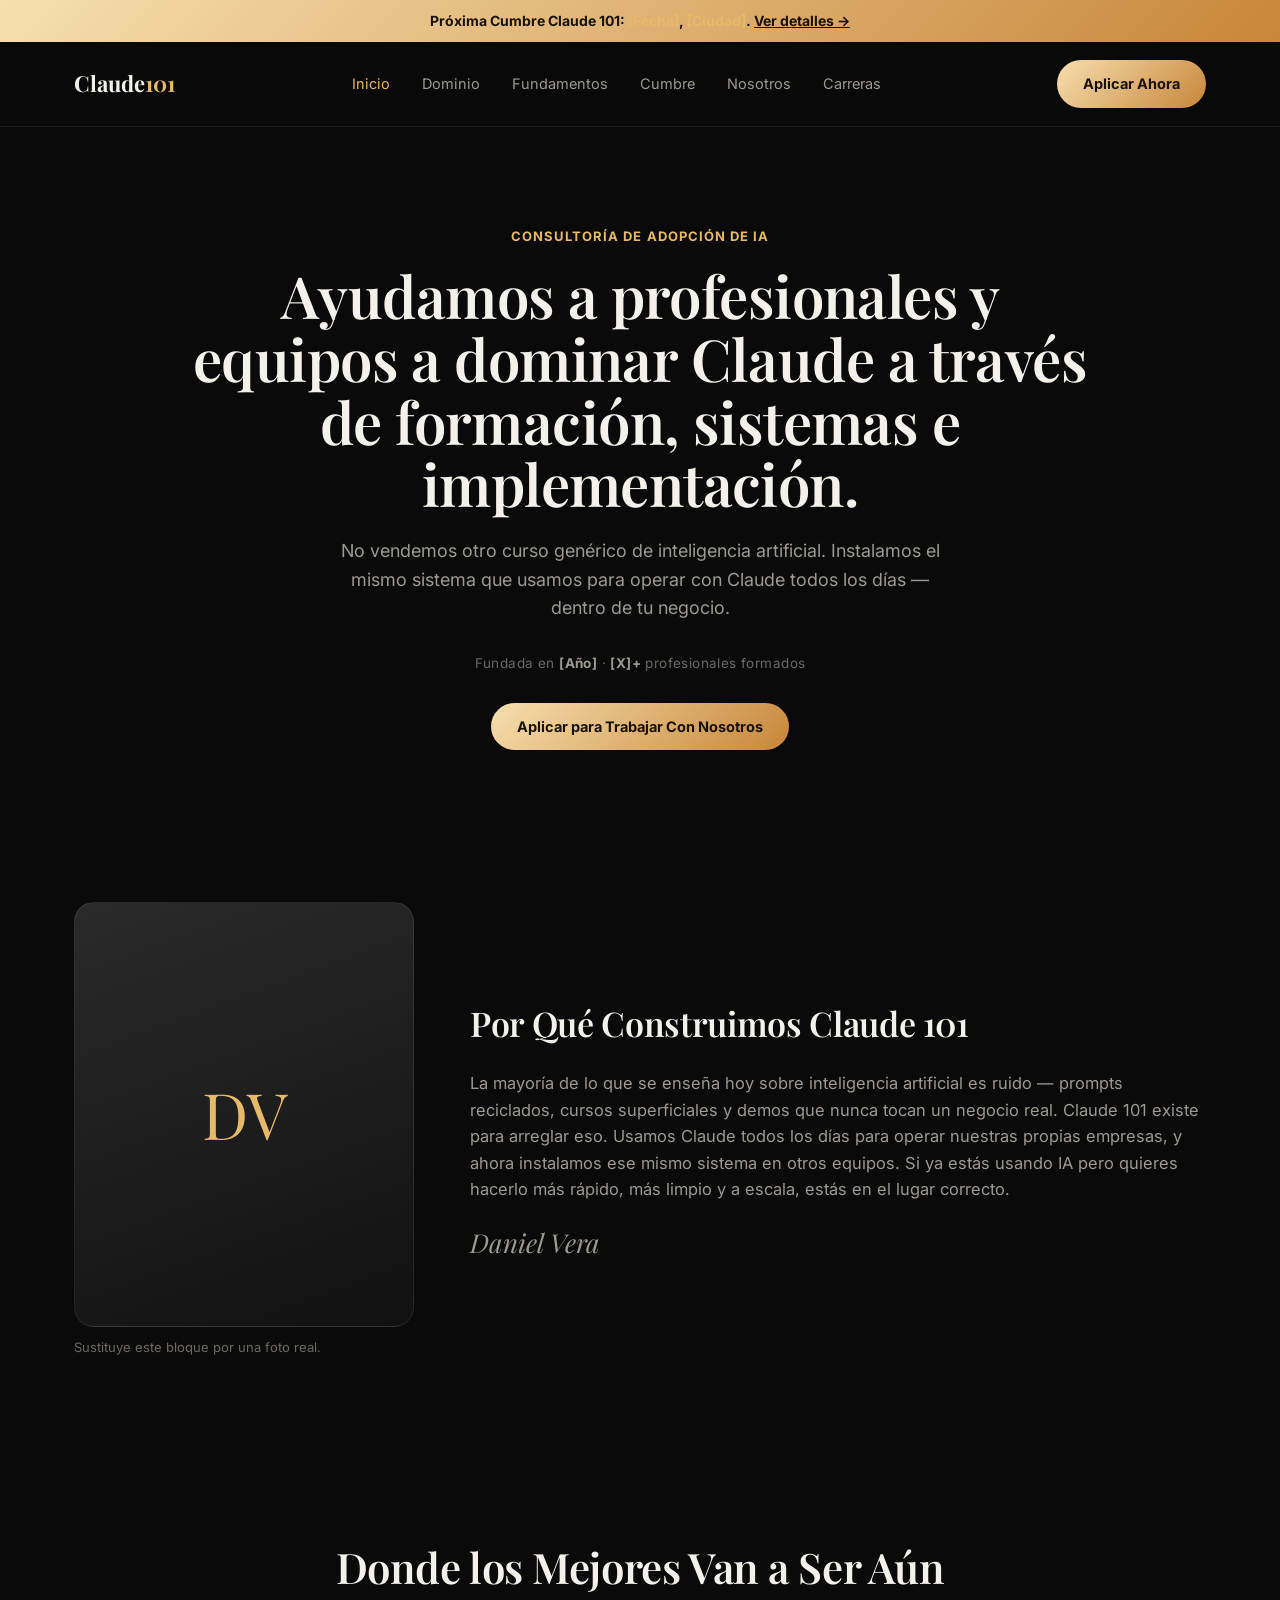
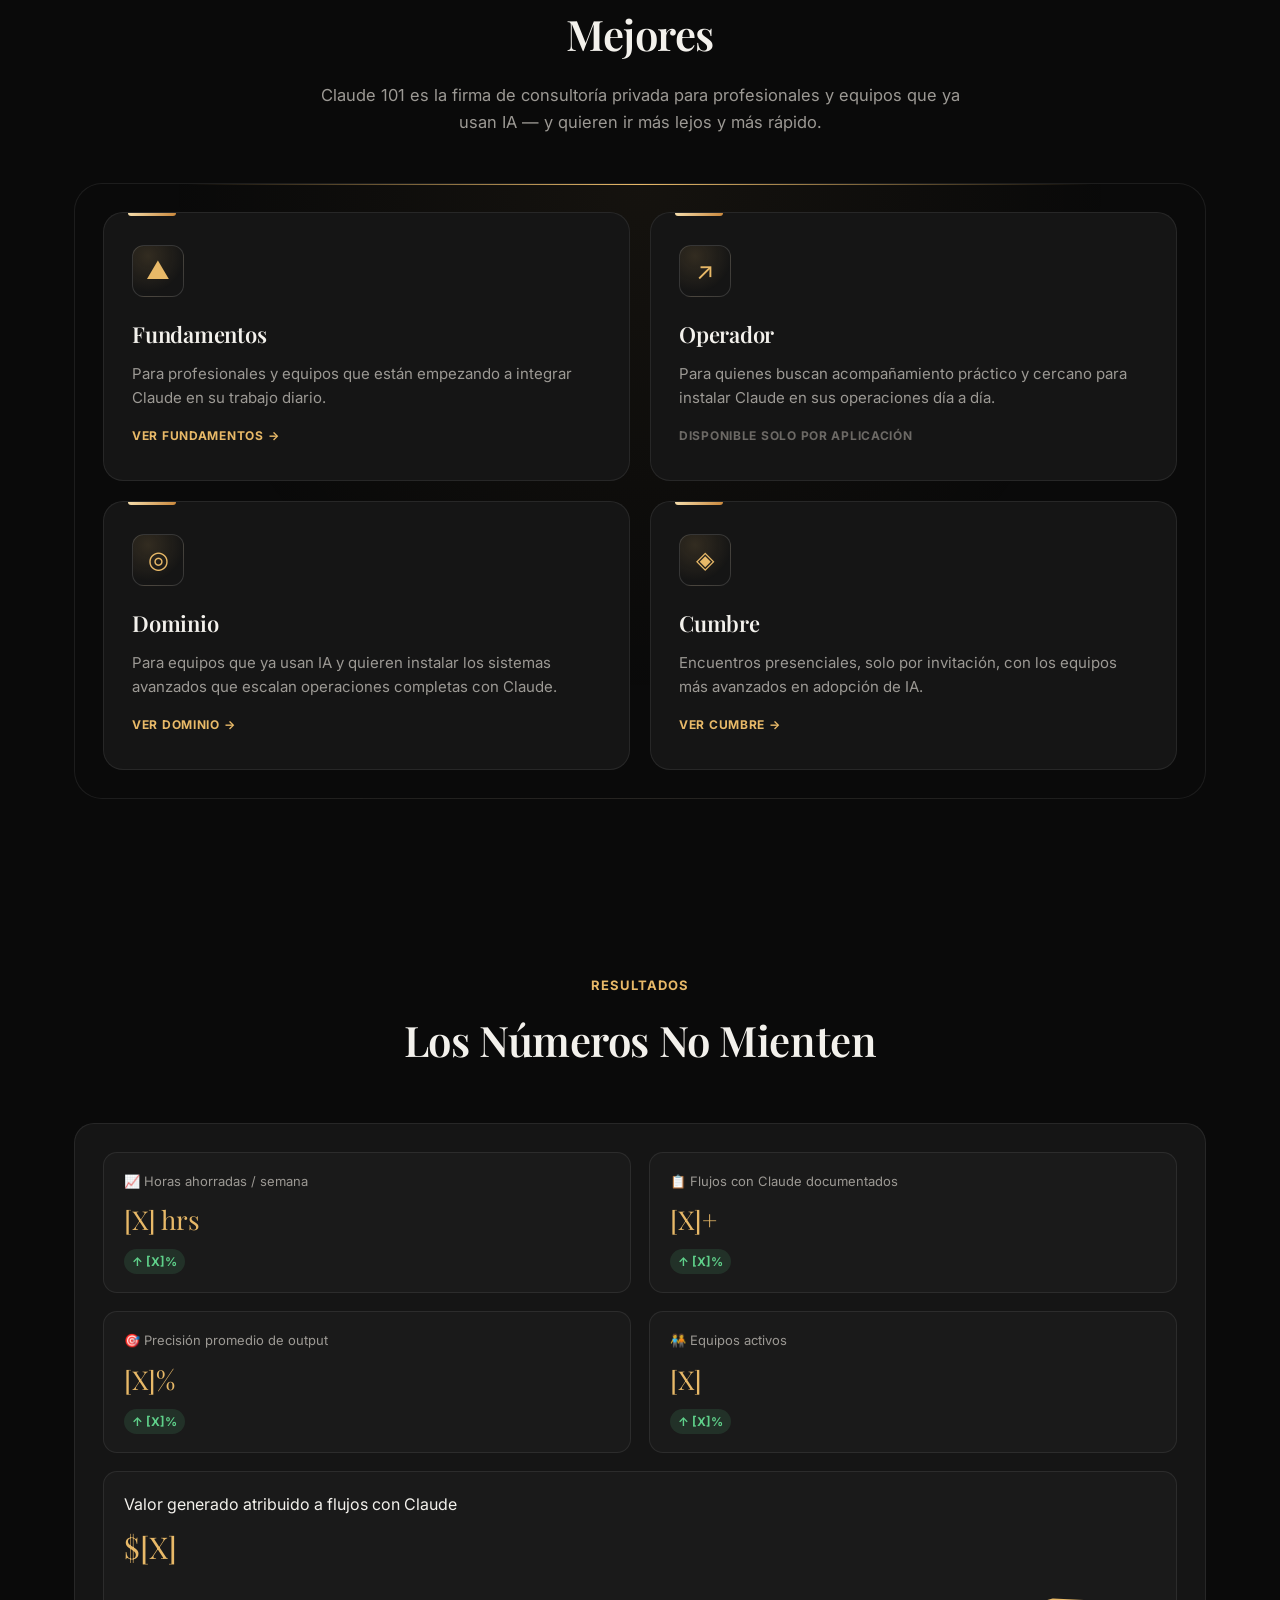
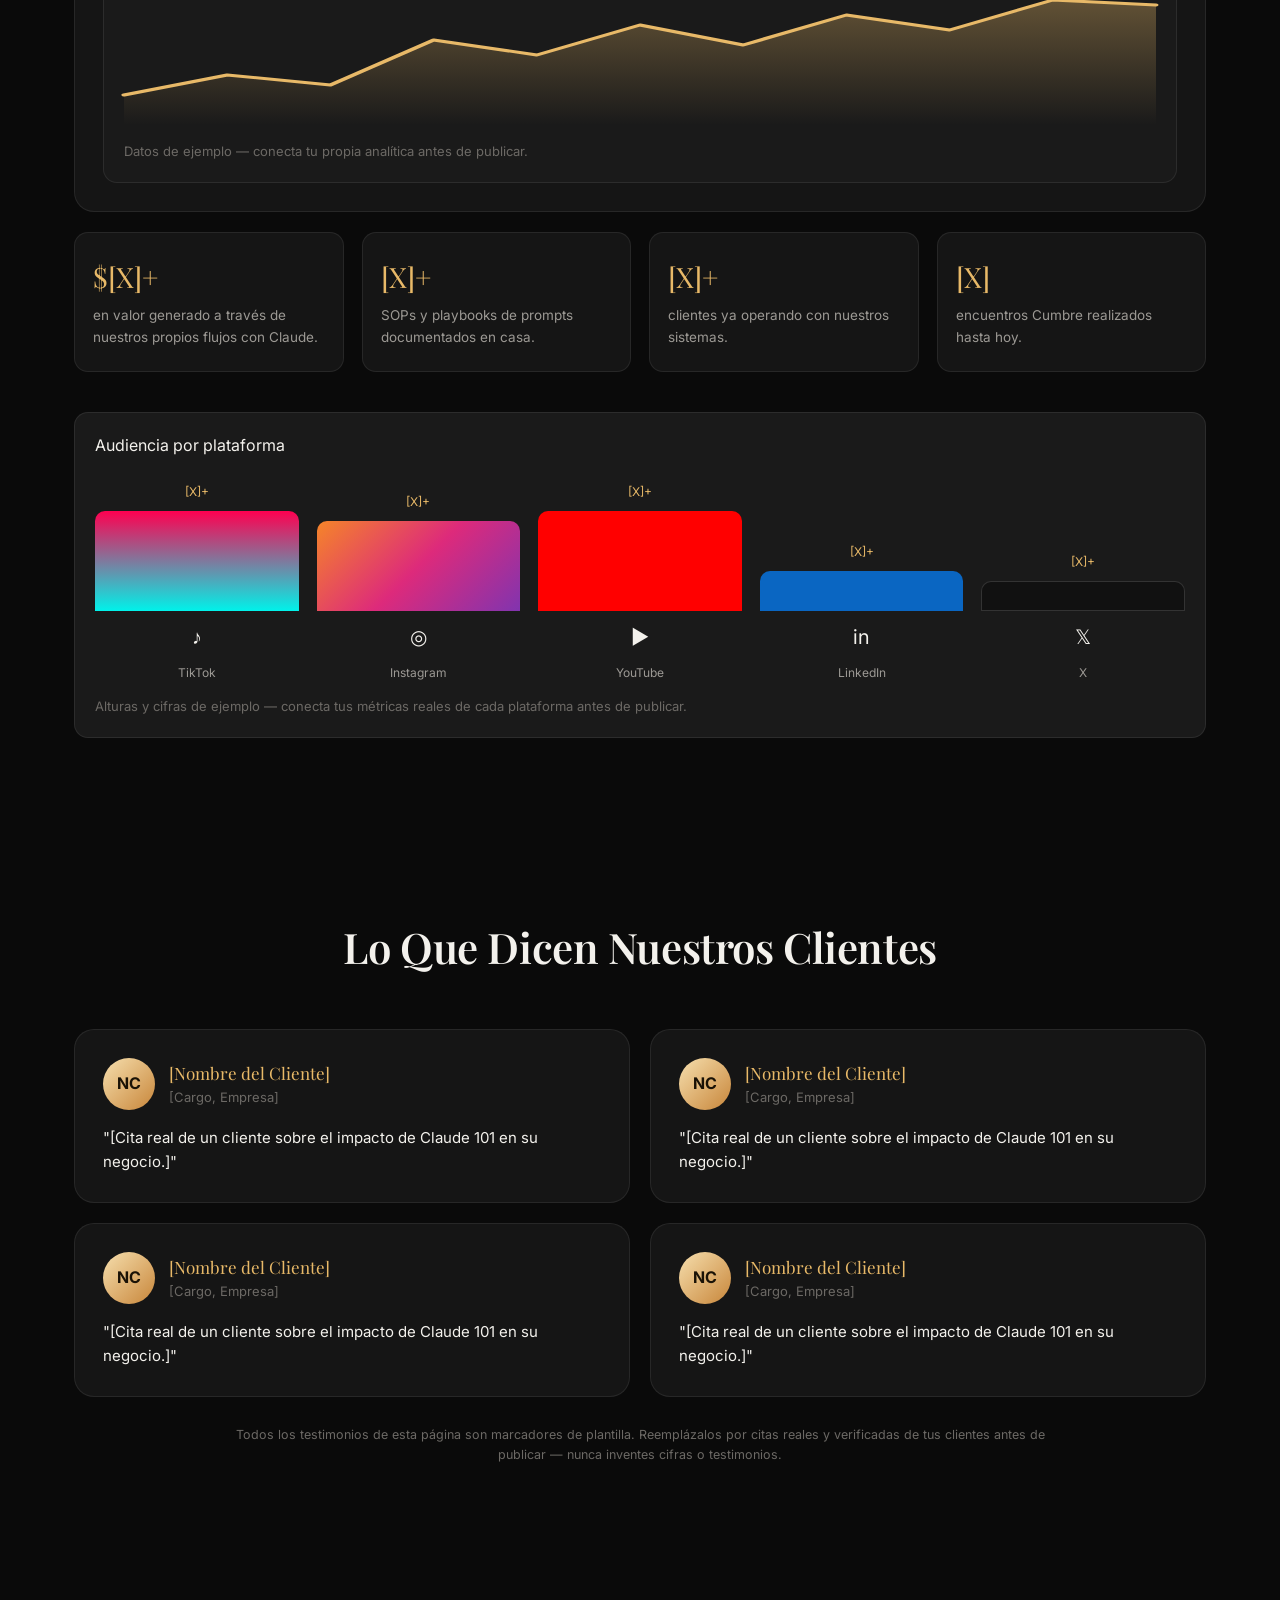
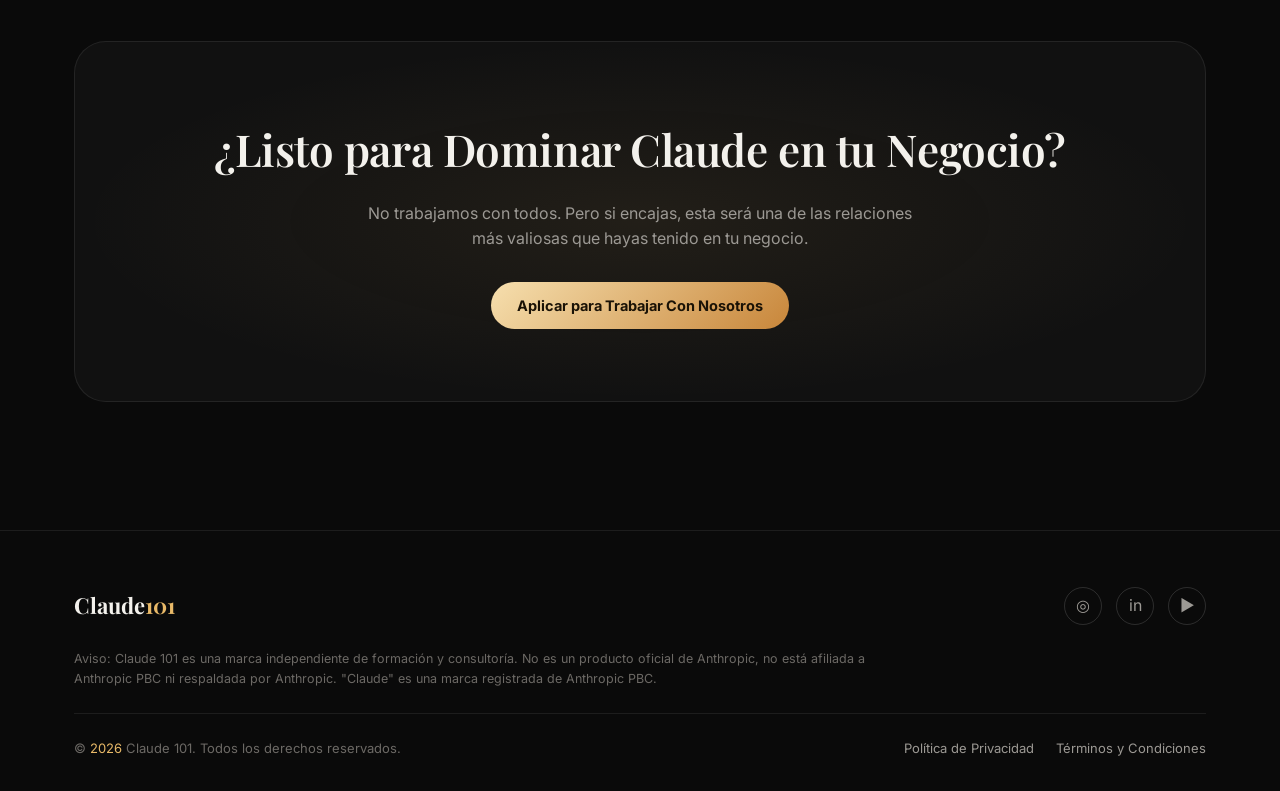
==== index.html @ bf94d046 "Initial commit: Claude 101 website Co-Authored-By: Claude Opus 4.8 <noreply@anthropic.com>" ====
<!DOCTYPE html>
<html lang="es">
<head>
<meta charset="UTF-8">
<meta name="viewport" content="width=device-width, initial-scale=1.0">
<title>Claude 101 — Consultoría de Adopción de IA</title>
<meta name="description" content="Claude 101 ayuda a profesionales y equipos a dominar Claude a través de formación, sistemas e implementación.">
<link rel="stylesheet" href="styles.css">
</head>
<body>

<div class="announce">
  Próxima Cumbre Claude 101: <span class="placeholder-flag">[Fecha]</span>, <span class="placeholder-flag">[Ciudad]</span>. <a href="cumbre.html">Ver detalles →</a>
</div>

<header class="nav">
  <div class="nav-inner">
    <a href="index.html" class="logo">Claude<span class="dot">101</span></a>
    <nav>
      <ul class="nav-links">
        <li><a href="index.html" class="active">Inicio</a></li>
        <li><a href="dominio.html">Dominio</a></li>
        <li><a href="fundamentos.html">Fundamentos</a></li>
        <li><a href="cumbre.html">Cumbre</a></li>
        <li><a href="nosotros.html">Nosotros</a></li>
        <li><a href="carreras.html">Carreras</a></li>
      </ul>
    </nav>
    <div style="display:flex;align-items:center;gap:14px;">
      <a href="aplicar.html" class="btn-pill">Aplicar Ahora</a>
      <button class="mobile-toggle" aria-label="Abrir menú">☰</button>
    </div>
  </div>
</header>

<!-- ============ HERO ============ -->
<section class="hero">
  <div class="container">
    <span class="eyebrow reveal">Consultoría de Adopción de IA</span>
    <h1 class="reveal">Ayudamos a profesionales y equipos a dominar Claude a través de formación, sistemas e implementación.</h1>
    <p class="sub reveal">No vendemos otro curso genérico de inteligencia artificial. Instalamos el mismo sistema que usamos para operar con Claude todos los días — dentro de tu negocio.</p>
    <p class="trust-line reveal">Fundada en <strong class="placeholder-flag">[Año]</strong> · <strong class="placeholder-flag">[X]+</strong> profesionales formados</p>
    <a href="aplicar.html" class="btn-pill reveal">Aplicar para Trabajar Con Nosotros</a>
  </div>
</section>

<!-- ============ POR QUÉ LO CONSTRUIMOS ============ -->
<section>
  <div class="container founder-block">
    <div class="reveal">
      <div class="founder-photo">DV</div>
      <p class="small-note" style="margin-top:10px;">Sustituye este bloque por una foto real.</p>
    </div>
    <div class="reveal">
      <h2 style="font-size:34px;margin-bottom:20px;">Por Qué Construimos Claude 101</h2>
      <p style="color:var(--text-muted);font-size:16.5px;">La mayoría de lo que se enseña hoy sobre inteligencia artificial es ruido — prompts reciclados, cursos superficiales y demos que nunca tocan un negocio real. Claude 101 existe para arreglar eso. Usamos Claude todos los días para operar nuestras propias empresas, y ahora instalamos ese mismo sistema en otros equipos. Si ya estás usando IA pero quieres hacerlo más rápido, más limpio y a escala, estás en el lugar correcto.</p>
      <p class="signature">Daniel Vera</p>
    </div>
  </div>
</section>

<!-- ============ GRID DE PRODUCTOS ============ -->
<section>
  <div class="container">
    <div class="section-head reveal">
      <h2>Donde los Mejores Van a Ser Aún Mejores</h2>
      <p>Claude 101 es la firma de consultoría privada para profesionales y equipos que ya usan IA — y quieren ir más lejos y más rápido.</p>
    </div>
    <div class="card-grid reveal">
      <div class="tier-card">
        <div class="tier-icon">▲</div>
        <h3>Fundamentos</h3>
        <p>Para profesionales y equipos que están empezando a integrar Claude en su trabajo diario.</p>
        <a href="fundamentos.html" class="tag">Ver Fundamentos →</a>
      </div>
      <div class="tier-card">
        <div class="tier-icon">↗</div>
        <h3>Operador</h3>
        <p>Para quienes buscan acompañamiento práctico y cercano para instalar Claude en sus operaciones día a día.</p>
        <span class="tag" style="color:var(--text-faint);">Disponible solo por aplicación</span>
      </div>
      <div class="tier-card">
        <div class="tier-icon">◎</div>
        <h3>Dominio</h3>
        <p>Para equipos que ya usan IA y quieren instalar los sistemas avanzados que escalan operaciones completas con Claude.</p>
        <a href="dominio.html" class="tag">Ver Dominio →</a>
      </div>
      <div class="tier-card">
        <div class="tier-icon">◈</div>
        <h3>Cumbre</h3>
        <p>Encuentros presenciales, solo por invitación, con los equipos más avanzados en adopción de IA.</p>
        <a href="cumbre.html" class="tag">Ver Cumbre →</a>
      </div>
    </div>
  </div>
</section>

<!-- ============ DASHBOARD DE MÉTRICAS (mock) ============ -->
<section>
  <div class="container">
    <div class="section-head reveal">
      <span class="kicker">Resultados</span>
      <h2>Los Números No Mienten</h2>
    </div>

    <div class="dash-wrap reveal">
      <div class="stat-tile">
        <span class="label">📈 Horas ahorradas / semana</span>
        <span class="value placeholder-flag">[X] hrs</span>
        <span class="delta">↑ [X]%</span>
      </div>
      <div class="stat-tile">
        <span class="label">📋 Flujos con Claude documentados</span>
        <span class="value placeholder-flag">[X]+</span>
        <span class="delta">↑ [X]%</span>
      </div>
      <div class="stat-tile">
        <span class="label">🎯 Precisión promedio de output</span>
        <span class="value placeholder-flag">[X]%</span>
        <span class="delta">↑ [X]%</span>
      </div>
      <div class="stat-tile">
        <span class="label">🧑‍🤝‍🧑 Equipos activos</span>
        <span class="value placeholder-flag">[X]</span>
        <span class="delta">↑ [X]%</span>
      </div>

      <div class="chart-card">
        <span class="label" style="margin-bottom:6px;display:block;">Valor generado atribuido a flujos con Claude</span>
        <span class="value placeholder-flag">$[X]</span>
        <svg viewBox="0 0 600 140" width="100%" height="140" style="margin-top:14px;overflow:visible;" preserveAspectRatio="none" role="img" aria-label="Gráfico de tendencia ejemplo">
          <defs>
            <linearGradient id="lineFill" x1="0" y1="0" x2="0" y2="1">
              <stop offset="0%" stop-color="#e8b968" stop-opacity="0.35"/>
              <stop offset="100%" stop-color="#e8b968" stop-opacity="0"/>
            </linearGradient>
          </defs>
          <polyline points="0,110 60,90 120,100 180,55 240,70 300,40 360,60 420,30 480,45 540,15 600,20"
            fill="none" stroke="#e8b968" stroke-width="3" stroke-linecap="round" stroke-linejoin="round"/>
          <polygon points="0,110 60,90 120,100 180,55 240,70 300,40 360,60 420,30 480,45 540,15 600,20 600,140 0,140"
            fill="url(#lineFill)"/>
        </svg>
        <p class="small-note" style="margin-top:8px;">Datos de ejemplo — conecta tu propia analítica antes de publicar.</p>
      </div>
    </div>

    <div class="stat-band reveal">
      <div class="stat-mini"><div class="num placeholder-flag">$[X]+</div><div class="desc">en valor generado a través de nuestros propios flujos con Claude.</div></div>
      <div class="stat-mini"><div class="num placeholder-flag">[X]+</div><div class="desc">SOPs y playbooks de prompts documentados en casa.</div></div>
      <div class="stat-mini"><div class="num placeholder-flag">[X]+</div><div class="desc">clientes ya operando con nuestros sistemas.</div></div>
      <div class="stat-mini"><div class="num placeholder-flag">[X]</div><div class="desc">encuentros Cumbre realizados hasta hoy.</div></div>
    </div>

    <div class="chart-card reveal mt-40">
      <span class="label" style="margin-bottom:4px;display:block;">Audiencia por plataforma</span>
      <div class="platform-bars">
        <div class="pbar">
          <span class="placeholder-flag" style="font-size:12px;">[X]+</span>
          <div class="bar" style="height:70%;background:linear-gradient(180deg,#ff0050,#00f2ea);"></div>
          <span class="icon">♪</span>
          <span class="name">TikTok</span>
        </div>
        <div class="pbar">
          <span class="placeholder-flag" style="font-size:12px;">[X]+</span>
          <div class="bar" style="height:45%;background:linear-gradient(135deg,#f58529,#dd2a7b,#8134af);"></div>
          <span class="icon">◎</span>
          <span class="name">Instagram</span>
        </div>
        <div class="pbar">
          <span class="placeholder-flag" style="font-size:12px;">[X]+</span>
          <div class="bar" style="height:90%;background:#ff0000;"></div>
          <span class="icon">▶</span>
          <span class="name">YouTube</span>
        </div>
        <div class="pbar">
          <span class="placeholder-flag" style="font-size:12px;">[X]+</span>
          <div class="bar" style="height:20%;background:#0a66c2;"></div>
          <span class="icon">in</span>
          <span class="name">LinkedIn</span>
        </div>
        <div class="pbar">
          <span class="placeholder-flag" style="font-size:12px;">[X]+</span>
          <div class="bar" style="height:15%;background:#111;border:1px solid var(--border-strong);"></div>
          <span class="icon">𝕏</span>
          <span class="name">X</span>
        </div>
      </div>
      <p class="small-note" style="margin-top:14px;">Alturas y cifras de ejemplo — conecta tus métricas reales de cada plataforma antes de publicar.</p>
    </div>
  </div>
</section>

<!-- ============ TESTIMONIOS ============ -->
<section>
  <div class="container">
    <div class="section-head reveal">
      <h2>Lo Que Dicen Nuestros Clientes</h2>
    </div>
    <div class="testi-grid reveal">
      <div class="testi-card">
        <div class="testi-head">
          <div class="avatar">NC</div>
          <div><div class="name">[Nombre del Cliente]</div><div class="role">[Cargo, Empresa]</div></div>
        </div>
        <blockquote>"[Cita real de un cliente sobre el impacto de Claude 101 en su negocio.]"</blockquote>
      </div>
      <div class="testi-card">
        <div class="testi-head">
          <div class="avatar">NC</div>
          <div><div class="name">[Nombre del Cliente]</div><div class="role">[Cargo, Empresa]</div></div>
        </div>
        <blockquote>"[Cita real de un cliente sobre el impacto de Claude 101 en su negocio.]"</blockquote>
      </div>
      <div class="testi-card">
        <div class="testi-head">
          <div class="avatar">NC</div>
          <div><div class="name">[Nombre del Cliente]</div><div class="role">[Cargo, Empresa]</div></div>
        </div>
        <blockquote>"[Cita real de un cliente sobre el impacto de Claude 101 en su negocio.]"</blockquote>
      </div>
      <div class="testi-card">
        <div class="testi-head">
          <div class="avatar">NC</div>
          <div><div class="name">[Nombre del Cliente]</div><div class="role">[Cargo, Empresa]</div></div>
        </div>
        <blockquote>"[Cita real de un cliente sobre el impacto de Claude 101 en su negocio.]"</blockquote>
      </div>
    </div>
    <p class="disclaimer">Todos los testimonios de esta página son marcadores de plantilla. Reemplázalos por citas reales y verificadas de tus clientes antes de publicar — nunca inventes cifras o testimonios.</p>
  </div>
</section>

<!-- ============ CTA FINAL ============ -->
<section>
  <div class="container">
    <div class="cta-band reveal">
      <h2>¿Listo para Dominar Claude en tu Negocio?</h2>
      <p>No trabajamos con todos. Pero si encajas, esta será una de las relaciones más valiosas que hayas tenido en tu negocio.</p>
      <a href="aplicar.html" class="btn-pill">Aplicar para Trabajar Con Nosotros</a>
    </div>
  </div>
</section>

<footer>
  <div class="container">
    <div class="footer-top">
      <a href="index.html" class="logo">Claude<span class="dot">101</span></a>
      <div class="social-icons">
        <a href="#" aria-label="Instagram">◎</a>
        <a href="#" aria-label="LinkedIn">in</a>
        <a href="#" aria-label="YouTube">▶</a>
      </div>
    </div>
    <p class="footer-disclaimer">Aviso: Claude 101 es una marca independiente de formación y consultoría. No es un producto oficial de Anthropic, no está afiliada a Anthropic PBC ni respaldada por Anthropic. "Claude" es una marca registrada de Anthropic PBC.</p>
    <div class="footer-bottom">
      <span>© <span class="placeholder-flag">2026</span> Claude 101. Todos los derechos reservados.</span>
      <div>
        <a href="#">Política de Privacidad</a>
        <a href="#">Términos y Condiciones</a>
      </div>
    </div>
  </div>
</footer>

<script src="script.js"></script>
</body>
</html>
---- styles.css ----
/* ==========================================================================
   Claude 101 — Design System
   Clonado de la arquitectura visual de consulting.com (ver auditoría).
   Tokens en :root — cambia SOLO aquí para retemar todo el sitio.
   ========================================================================== */

@import url('https://fonts.googleapis.com/css2?family=Playfair+Display:ital,wght@0,500;0,600;0,700;1,500&family=Inter:wght@400;500;600;700&display=swap');

:root{
  --bg:#0a0a0a;
  --bg-elevated:#111111;
  --card:#151515;
  --card-2:#1a1a1a;
  --border:rgba(255,255,255,0.08);
  --border-strong:rgba(255,255,255,0.14);
  --text:#f3f1ec;
  --text-muted:#9c9994;
  --text-faint:#6c6965;
  --gold-1:#c8863a;
  --gold-2:#e8b968;
  --gold-3:#f6dfae;
  --gold-grad:linear-gradient(135deg, var(--gold-3), var(--gold-1));
  --good:#5fd08a;
  --radius-lg:20px;
  --radius-md:14px;
  --radius-pill:999px;
  --maxw:1180px;
  --serif:'Playfair Display', Georgia, 'Times New Roman', serif;
  --sans:'Inter', -apple-system, BlinkMacSystemFont, 'Segoe UI', sans-serif;
}

*{box-sizing:border-box;}
html{scroll-behavior:smooth;}
body{
  margin:0;
  background:var(--bg);
  color:var(--text);
  font-family:var(--sans);
  line-height:1.6;
  -webkit-font-smoothing:antialiased;
}
img{max-width:100%;display:block;}
a{color:inherit;text-decoration:none;}
.container{max-width:var(--maxw);margin:0 auto;padding:0 24px;}

h1,h2,h3,h4{font-family:var(--serif);font-weight:600;letter-spacing:-0.01em;margin:0;}
p{margin:0;}

/* ---------- Announcement bar ---------- */
.announce{
  background:var(--gold-grad);
  color:#1a1206;
  text-align:center;
  font-weight:700;
  font-size:14px;
  padding:10px 16px;
}
.announce a{text-decoration:underline;}

/* ---------- Nav ---------- */
header.nav{
  position:sticky;top:0;z-index:50;
  background:rgba(10,10,10,0.92);
  backdrop-filter:blur(8px);
  border-bottom:1px solid var(--border);
}
.nav-inner{
  display:flex;align-items:center;justify-content:space-between;
  padding:18px 24px;max-width:var(--maxw);margin:0 auto;
}
.logo{font-family:var(--serif);font-size:22px;font-weight:700;color:var(--text);}
.logo .dot{color:var(--gold-2);}
.nav-links{display:flex;gap:32px;list-style:none;margin:0;padding:0;}
.nav-links a{font-size:14.5px;color:var(--text-muted);transition:color .2s;}
.nav-links a:hover,.nav-links a.active{color:var(--gold-2);}
.btn-pill{
  display:inline-block;
  background:var(--gold-grad);
  color:#1a1206;
  font-weight:700;
  font-size:14.5px;
  padding:12px 26px;
  border-radius:var(--radius-pill);
  border:none;
  cursor:pointer;
  transition:transform .18s ease, box-shadow .18s ease;
}
.btn-pill:hover{transform:translateY(-1px);box-shadow:0 10px 24px -8px rgba(232,185,104,0.5);}
.btn-ghost{
  display:inline-block;
  border:1px solid var(--border-strong);
  color:var(--text);
  font-weight:600;
  font-size:14.5px;
  padding:11px 24px;
  border-radius:var(--radius-pill);
  background:transparent;
}
.mobile-toggle{display:none;background:none;border:none;color:var(--text);font-size:22px;}

/* ---------- Reveal-on-scroll ---------- */
.reveal{opacity:0;transform:translateY(18px);transition:opacity .6s ease, transform .6s ease;}
.reveal.is-visible{opacity:1;transform:translateY(0);}
@media (prefers-reduced-motion: reduce){
  .reveal{opacity:1;transform:none;transition:none;}
}

/* ---------- Hero ---------- */
.hero{padding:96px 0 64px;text-align:center;}
.eyebrow{
  display:inline-block;color:var(--gold-2);font-size:13px;font-weight:700;
  letter-spacing:.08em;text-transform:uppercase;margin-bottom:18px;
}
.hero h1{font-size:clamp(34px,5vw,58px);line-height:1.08;max-width:900px;margin:0 auto 22px;}
.hero p.sub{font-size:18px;color:var(--text-muted);max-width:620px;margin:0 auto 30px;}
.trust-line{font-size:13.5px;color:var(--text-faint);letter-spacing:.03em;margin-bottom:28px;}
.trust-line strong{color:var(--text-muted);}

/* ---------- Sections ---------- */
section{padding:88px 0;}
.section-head{text-align:center;max-width:680px;margin:0 auto 48px;}
.section-head h2{font-size:clamp(28px,3.6vw,42px);margin-bottom:14px;}
.section-head p{color:var(--text-muted);font-size:16.5px;}
.kicker{color:var(--gold-2);font-size:13px;font-weight:700;text-transform:uppercase;letter-spacing:.08em;display:block;margin-bottom:12px;}

/* ---------- Founder block ---------- */
.founder-block{display:grid;grid-template-columns:340px 1fr;gap:56px;align-items:center;}
.founder-photo{
  aspect-ratio:4/5;border-radius:var(--radius-lg);
  background:linear-gradient(160deg,#2a2a2a,#111);
  display:flex;align-items:center;justify-content:center;
  border:1px solid var(--border);
  font-family:var(--serif);font-size:64px;color:var(--gold-2);
}
.signature{font-family:'Playfair Display';font-style:italic;color:var(--text-muted);font-size:26px;margin-top:20px;}

/* ---------- Product grid ---------- */
.card-grid{
  display:grid;grid-template-columns:repeat(2,1fr);gap:20px;
  border:1px solid var(--border);border-radius:28px;padding:28px;
  background:radial-gradient(ellipse at top, rgba(232,185,104,0.05), transparent 60%);
  position:relative;overflow:hidden;
}
.card-grid::before{
  content:"";position:absolute;top:0;left:10%;right:10%;height:1px;
  background:linear-gradient(90deg,transparent,var(--gold-2),transparent);
}
.tier-card{
  background:var(--card);border:1px solid var(--border);border-radius:var(--radius-lg);
  padding:32px 28px;position:relative;overflow:hidden;
}
.tier-card::before{
  content:"";position:absolute;top:0;left:24px;width:48px;height:3px;
  background:var(--gold-grad);border-radius:0 0 4px 4px;
}
.tier-icon{
  width:52px;height:52px;border-radius:12px;
  border:1px solid var(--border-strong);
  display:flex;align-items:center;justify-content:center;
  color:var(--gold-2);font-size:24px;margin-bottom:20px;
  background:radial-gradient(circle at 30% 20%, rgba(232,185,104,0.14), transparent 70%);
}
.tier-card h3{font-size:22px;margin-bottom:10px;}
.tier-card p{color:var(--text-muted);font-size:15px;}
.tier-card .tag{
  display:inline-block;margin-top:16px;font-size:12px;font-weight:700;
  color:var(--gold-2);text-transform:uppercase;letter-spacing:.06em;
}

/* ---------- Stat dashboard mock ---------- */
.dash-wrap{
  border:1px solid var(--border);border-radius:var(--radius-lg);
  background:var(--card);padding:28px;display:grid;grid-template-columns:1fr 1fr;gap:18px;
}
.stat-tile{
  background:var(--card-2);border:1px solid var(--border);border-radius:var(--radius-md);
  padding:18px 20px;display:flex;flex-direction:column;gap:8px;
}
.stat-tile .label{font-size:13px;color:var(--text-muted);display:flex;align-items:center;gap:8px;}
.stat-tile .value{font-family:var(--serif);font-size:26px;}
.stat-tile .delta{
  display:inline-flex;align-items:center;gap:4px;font-size:12px;font-weight:700;
  color:var(--good);background:rgba(95,208,138,0.12);padding:3px 8px;border-radius:var(--radius-pill);
  width:fit-content;
}
.chart-card{
  grid-column:1 / -1;background:var(--card-2);border:1px solid var(--border);
  border-radius:var(--radius-md);padding:20px;
}
.chart-card .value{font-family:var(--serif);font-size:30px;}

.stat-band{
  display:grid;grid-template-columns:repeat(4,1fr);gap:18px;margin-top:20px;
}
.stat-mini{
  border:1px solid var(--border);border-radius:var(--radius-md);padding:22px 18px;background:var(--card);
}
.stat-mini .num{font-family:var(--serif);font-size:28px;color:var(--gold-2);}
.stat-mini .desc{font-size:13.5px;color:var(--text-muted);margin-top:6px;}

.platform-bars{display:flex;align-items:end;gap:18px;height:220px;padding-top:20px;}
.pbar{flex:1;display:flex;flex-direction:column;align-items:center;justify-content:flex-end;gap:10px;height:100%;}
.pbar .bar{width:100%;border-radius:10px 10px 0 0;position:relative;display:flex;align-items:flex-start;justify-content:center;padding-top:8px;color:#0a0a0a;font-weight:700;font-size:12px;}
.pbar .icon{font-size:20px;}
.pbar .name{font-size:12px;color:var(--text-muted);}

/* ---------- Testimonials ---------- */
.testi-grid{display:grid;grid-template-columns:repeat(2,1fr);gap:20px;}
.testi-card{
  background:var(--card);border:1px solid var(--border);border-radius:var(--radius-lg);padding:28px;
}
.testi-head{display:flex;align-items:center;gap:14px;margin-bottom:16px;}
.avatar{
  width:52px;height:52px;border-radius:50%;background:var(--gold-grad);
  display:flex;align-items:center;justify-content:center;font-weight:700;color:#1a1206;font-size:16px;flex:none;
}
.testi-head .name{color:var(--gold-2);font-family:var(--serif);font-size:17px;}
.testi-head .role{color:var(--text-faint);font-size:13px;}
.testi-card blockquote{margin:0;color:var(--text);font-size:15px;}
.testi-card blockquote b{color:var(--text);}
.disclaimer{color:var(--text-faint);font-size:12.5px;max-width:820px;margin:28px auto 0;text-align:center;line-height:1.6;}

.wall{display:flex;flex-wrap:wrap;gap:12px;}
.wall-card{
  background:var(--card);border:1px solid var(--border);border-radius:var(--radius-md);
  padding:16px 18px;max-width:260px;font-size:13.5px;
}
.wall-card .quote{color:var(--gold-2);font-size:20px;line-height:0;margin-bottom:6px;display:block;}
.wall-card .who{color:var(--text-faint);font-size:12px;margin-top:8px;}

/* ---------- CTA band ---------- */
.cta-band{
  border-radius:32px;padding:72px 40px;text-align:center;
  background:radial-gradient(ellipse at center, rgba(232,185,104,0.08), transparent 70%), var(--bg-elevated);
  border:1px solid var(--border);
}
.cta-band h2{font-size:clamp(28px,4vw,44px);margin-bottom:16px;}
.cta-band p{color:var(--text-muted);max-width:560px;margin:0 auto 30px;}

/* ---------- Footer ---------- */
footer{border-top:1px solid var(--border);padding:56px 0 32px;margin-top:40px;}
.footer-top{display:flex;justify-content:space-between;align-items:center;margin-bottom:24px;}
.social-icons{display:flex;gap:14px;}
.social-icons a{
  width:38px;height:38px;border:1px solid var(--border-strong);border-radius:50%;
  display:flex;align-items:center;justify-content:center;font-size:16px;color:var(--text-muted);
}
.footer-disclaimer{color:var(--text-faint);font-size:12.5px;max-width:820px;line-height:1.6;margin-bottom:24px;}
.footer-bottom{
  display:flex;justify-content:space-between;align-items:center;padding-top:24px;border-top:1px solid var(--border);
  font-size:13px;color:var(--text-faint);
}
.footer-bottom a{margin-left:18px;color:var(--text-muted);}

/* ---------- Generic components reused across pages ---------- */
.badge-status{
  display:inline-block;background:var(--card-2);border:1px solid var(--border-strong);
  color:var(--gold-2);padding:8px 18px;border-radius:var(--radius-pill);font-size:13px;font-weight:600;margin-bottom:24px;
}
.list-check{list-style:none;padding:0;margin:0;display:flex;flex-direction:column;gap:14px;}
.list-check li{display:flex;gap:12px;font-size:15.5px;color:var(--text-muted);}
.list-check li::before{content:"✓";color:var(--gold-2);font-weight:700;flex:none;}

.two-col{display:grid;grid-template-columns:1.1fr 1fr;gap:56px;align-items:start;}

.pillars{display:grid;grid-template-columns:repeat(3,1fr);gap:20px;}
.pillar{background:var(--card);border:1px solid var(--border);border-radius:var(--radius-lg);padding:30px 26px;}
.pillar .num{font-family:var(--serif);color:var(--gold-2);font-size:14px;letter-spacing:.1em;text-transform:uppercase;margin-bottom:14px;display:block;}

.event-card{
  background:var(--card);border:1px solid var(--border);border-radius:var(--radius-lg);
  overflow:hidden;
}
.event-card .thumb{height:170px;background:linear-gradient(150deg,#20180c,#0c0a06);display:flex;align-items:center;justify-content:center;color:var(--gold-2);font-family:var(--serif);font-size:15px;text-align:center;padding:16px;}
.event-card .body{padding:22px;}
.event-card h4{font-size:18px;margin-bottom:8px;}
.event-card p{color:var(--text-muted);font-size:14px;margin-bottom:10px;}
.event-meta{font-size:12.5px;color:var(--text-faint);}

.included-grid{display:grid;grid-template-columns:repeat(3,1fr);gap:20px;}
.included-card{background:var(--card);border:1px solid var(--border);border-radius:var(--radius-lg);padding:26px;}
.included-card .tag-included{font-size:11px;color:var(--good);font-weight:700;letter-spacing:.05em;text-transform:uppercase;margin-bottom:10px;display:block;}
.mini-stats{display:flex;gap:10px;margin-top:16px;flex-wrap:wrap;}
.mini-stats span{background:var(--card-2);border:1px solid var(--border);padding:5px 10px;border-radius:var(--radius-pill);font-size:11.5px;color:var(--text-muted);}

/* ---------- FAQ accordion ---------- */
.faq-item{border-bottom:1px solid var(--border);}
.faq-q{
  width:100%;text-align:left;background:none;border:none;color:var(--text);
  font-family:var(--serif);font-size:18px;padding:22px 0;cursor:pointer;
  display:flex;justify-content:space-between;align-items:center;gap:20px;
}
.faq-q .plus{color:var(--gold-2);font-size:22px;transition:transform .25s;}
.faq-item.open .faq-q .plus{transform:rotate(45deg);}
.faq-a{max-height:0;overflow:hidden;transition:max-height .3s ease;color:var(--text-muted);font-size:15px;}
.faq-a p{padding-bottom:22px;}

/* ---------- Booking calendar mock ---------- */
.calendar{
  background:var(--card);border:1px solid var(--border);border-radius:var(--radius-lg);
  padding:24px;display:grid;grid-template-columns:1fr 260px;gap:0;overflow:hidden;
}
.cal-left{padding-right:24px;border-right:1px solid var(--border);}
.cal-head{display:flex;justify-content:space-between;align-items:center;margin-bottom:18px;}
.cal-head h4{font-size:18px;}
.cal-nav button{background:var(--card-2);border:1px solid var(--border-strong);color:var(--text-muted);width:30px;height:30px;border-radius:8px;cursor:pointer;}
.cal-grid{display:grid;grid-template-columns:repeat(7,1fr);gap:6px;text-align:center;}
.cal-grid .dow{font-size:11px;color:var(--text-faint);padding:6px 0;}
.cal-grid .day{
  padding:10px 0;border-radius:8px;font-size:13.5px;color:var(--text-muted);cursor:pointer;
}
.cal-grid .day.disabled{color:#3a3835;cursor:default;}
.cal-grid .day:not(.disabled):hover{background:var(--card-2);}
.cal-grid .day.selected{background:var(--gold-grad);color:#1a1206;font-weight:700;}
.cal-right{padding-left:24px;}
.slot{
  width:100%;text-align:center;background:var(--card-2);border:1px solid var(--border-strong);
  color:var(--text);padding:11px;border-radius:10px;margin-bottom:10px;cursor:pointer;font-size:14px;font-family:var(--sans);
}
.slot:hover{border-color:var(--gold-2);color:var(--gold-2);}
.slot.selected{background:var(--gold-grad);color:#1a1206;font-weight:700;border-color:transparent;}

/* ---------- Job list ---------- */
.job-row{
  display:flex;justify-content:space-between;align-items:center;
  padding:22px 26px;border:1px solid var(--border);border-radius:var(--radius-md);background:var(--card);margin-bottom:14px;
}
.job-row .dept{font-size:12px;color:var(--gold-2);text-transform:uppercase;letter-spacing:.05em;margin-bottom:6px;display:block;}
.job-tags span{font-size:12px;color:var(--text-faint);margin-left:12px;}

/* ---------- Utility ---------- */
.text-center{text-align:center;}
.mt-40{margin-top:40px;}
.small-note{font-size:13px;color:var(--text-faint);}
.placeholder-flag{color:var(--gold-2);}

/* ---------- Responsive ---------- */
@media (max-width:920px){
  .nav-links{display:none;}
  .mobile-toggle{display:block;}
  .founder-block,.two-col,.card-grid,.testi-grid,.calendar{grid-template-columns:1fr;}
  .cal-left{border-right:none;border-bottom:1px solid var(--border);padding:0 0 20px 0;margin-bottom:20px;}
  .cal-right{padding-left:0;}
  .dash-wrap{grid-template-columns:1fr;}
  .stat-band,.pillars,.included-grid{grid-template-columns:1fr 1fr;}
  .platform-bars{height:180px;}
}
@media (max-width:600px){
  .stat-band,.pillars,.included-grid{grid-template-columns:1fr;}
  .footer-top,.footer-bottom{flex-direction:column;gap:14px;align-items:flex-start;}
}
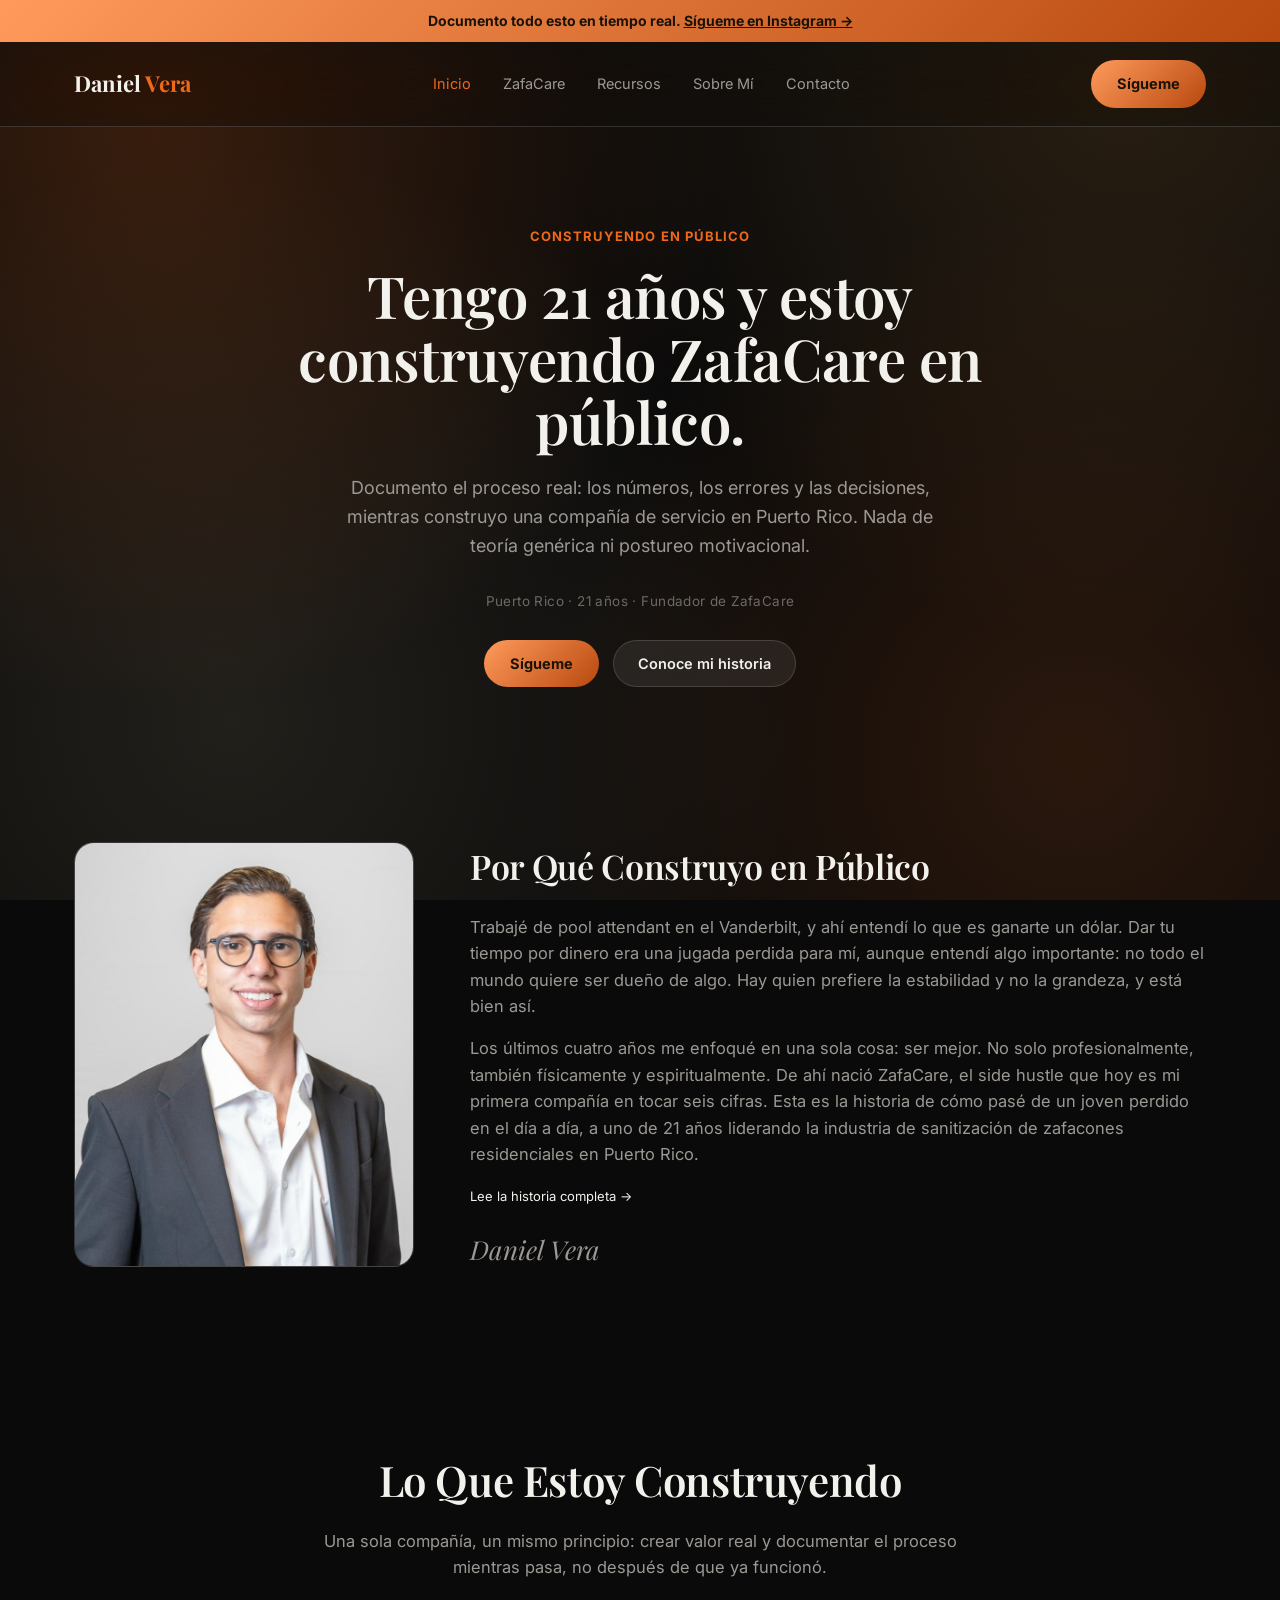
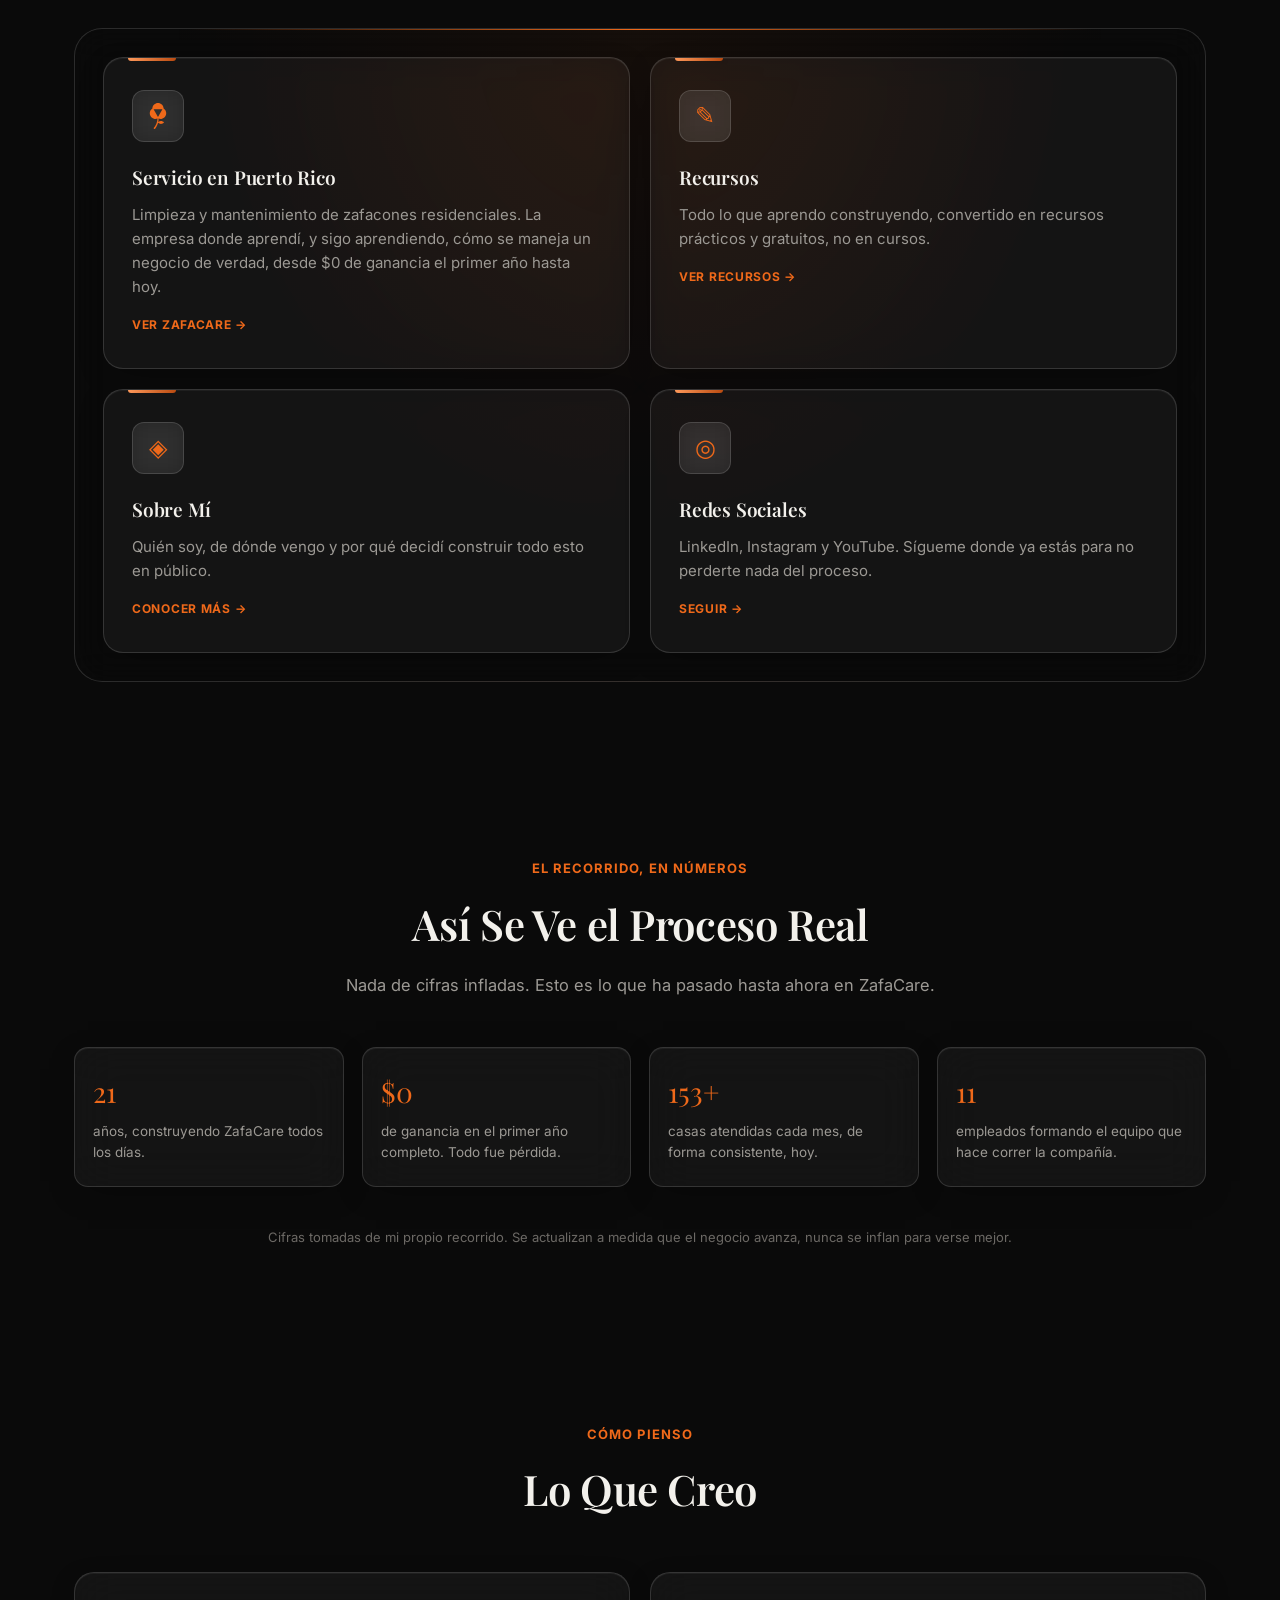
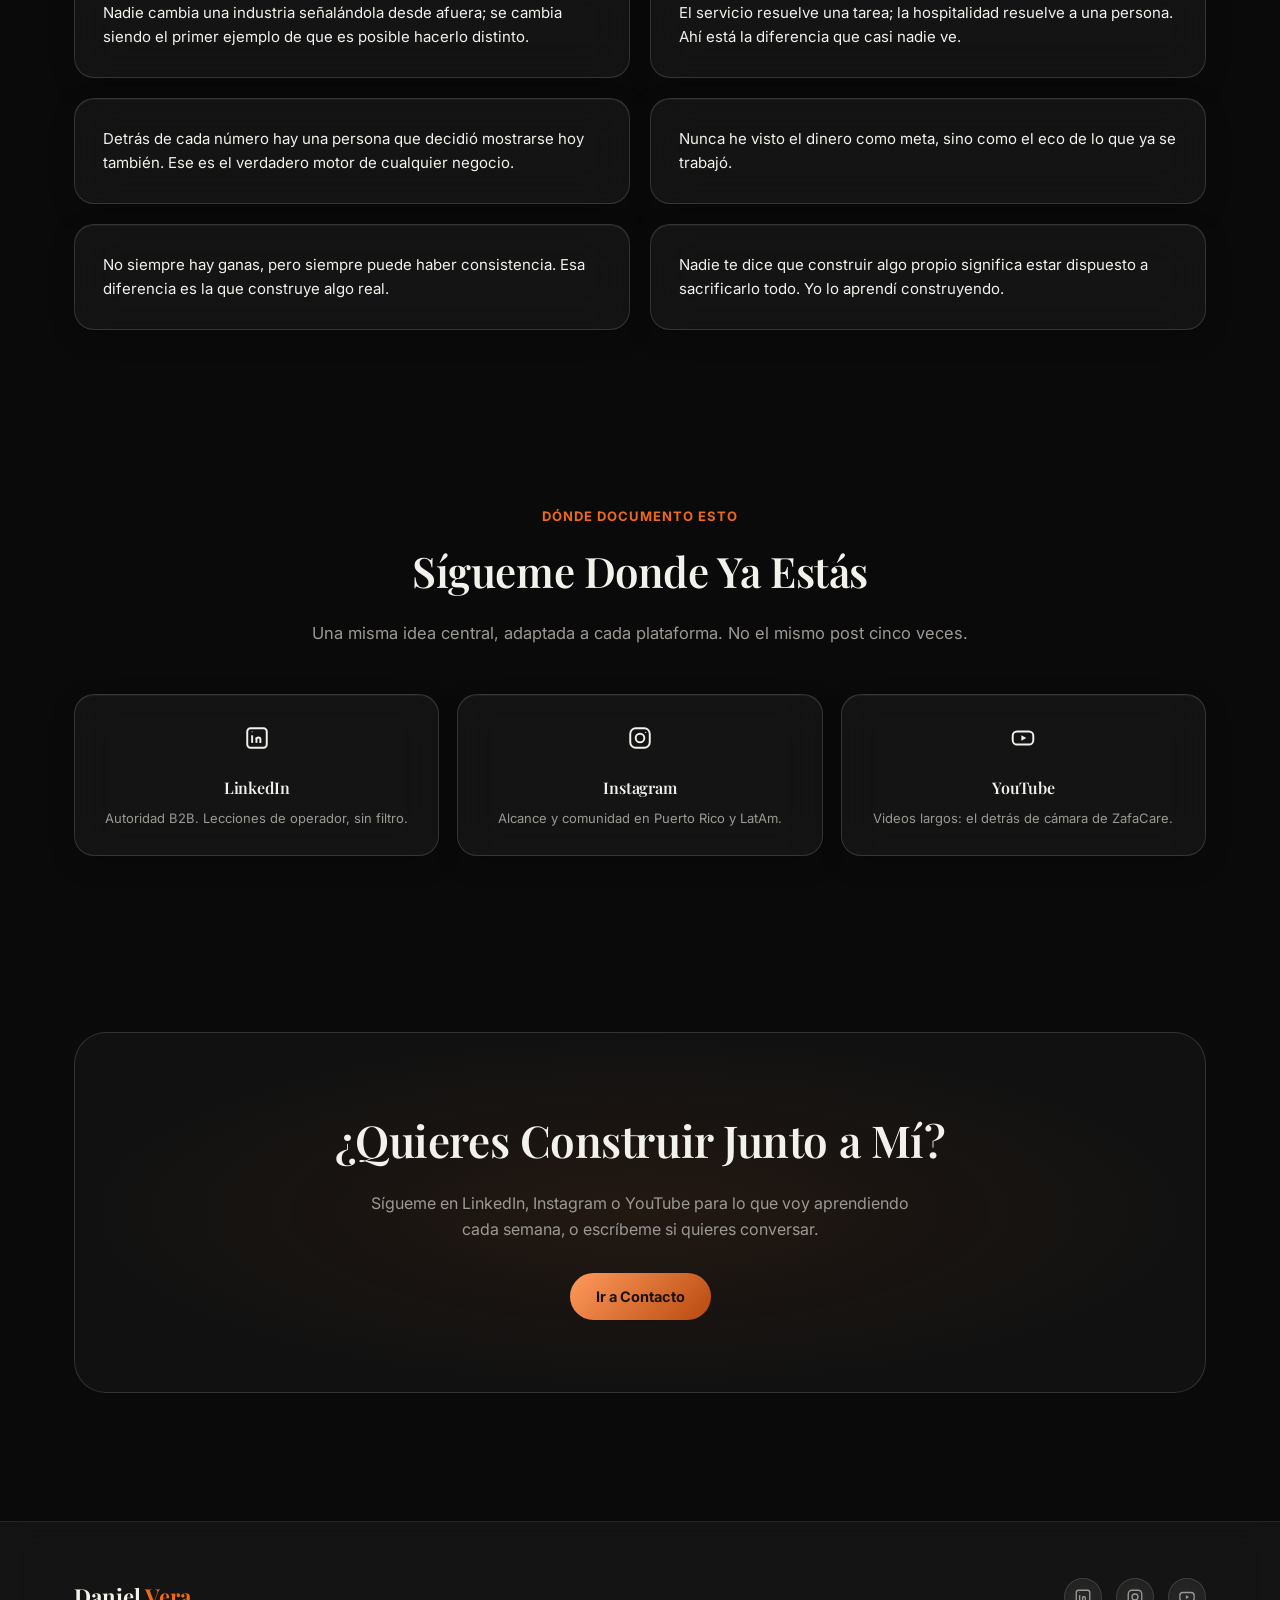
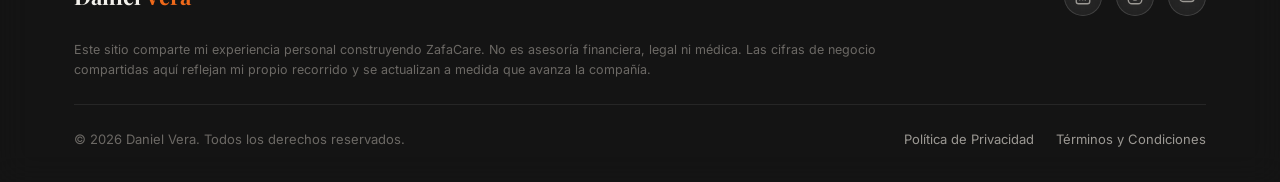
==== commit 7986367f: "Replace site with Daniel Vera personal brand site - Nuevo sitio: index, sobremi, zafacare, recursos," ====
--- a/index.html
+++ b/index.html
@@ -3,31 +3,31 @@
 <head>
 <meta charset="UTF-8">
 <meta name="viewport" content="width=device-width, initial-scale=1.0">
-<title>Claude 101 — Consultoría de Adopción de IA</title>
-<meta name="description" content="Claude 101 ayuda a profesionales y equipos a dominar Claude a través de formación, sistemas e implementación.">
+<title>Daniel Vera. Construyendo ZafaCare en Público</title>
+<meta name="description" content="Tengo 21 años y estoy construyendo ZafaCare en público. Documento el proceso real, no la teoría.">
 <link rel="stylesheet" href="styles.css">
+<link rel="icon" type="image/png" href="assets/logo/favicon.png">
 </head>
 <body>
 
 <div class="announce">
-  Próxima Cumbre Claude 101: <span class="placeholder-flag">[Fecha]</span>, <span class="placeholder-flag">[Ciudad]</span>. <a href="cumbre.html">Ver detalles →</a>
+  Documento todo esto en tiempo real. <a href="https://www.instagram.com/danielveraceo/" target="_blank" rel="noopener">Sígueme en Instagram →</a>
 </div>
 
 <header class="nav">
   <div class="nav-inner">
-    <a href="index.html" class="logo">Claude<span class="dot">101</span></a>
+    <a href="index.html" class="logo">Daniel <span class="dot">Vera</span></a>
     <nav>
       <ul class="nav-links">
         <li><a href="index.html" class="active">Inicio</a></li>
-        <li><a href="dominio.html">Dominio</a></li>
-        <li><a href="fundamentos.html">Fundamentos</a></li>
-        <li><a href="cumbre.html">Cumbre</a></li>
-        <li><a href="nosotros.html">Nosotros</a></li>
-        <li><a href="carreras.html">Carreras</a></li>
+        <li><a href="zafacare.html">ZafaCare</a></li>
+        <li><a href="recursos.html">Recursos</a></li>
+        <li><a href="sobremi.html">Sobre Mí</a></li>
+        <li><a href="contacto.html">Contacto</a></li>
       </ul>
     </nav>
     <div style="display:flex;align-items:center;gap:14px;">
-      <a href="aplicar.html" class="btn-pill">Aplicar Ahora</a>
+      <a href="https://www.instagram.com/danielveraceo/" target="_blank" rel="noopener" class="btn-pill">Sígueme</a>
       <button class="mobile-toggle" aria-label="Abrir menú">☰</button>
     </div>
   </div>
@@ -36,197 +36,127 @@
 <!-- ============ HERO ============ -->
 <section class="hero">
   <div class="container">
-    <span class="eyebrow reveal">Consultoría de Adopción de IA</span>
-    <h1 class="reveal">Ayudamos a profesionales y equipos a dominar Claude a través de formación, sistemas e implementación.</h1>
-    <p class="sub reveal">No vendemos otro curso genérico de inteligencia artificial. Instalamos el mismo sistema que usamos para operar con Claude todos los días — dentro de tu negocio.</p>
-    <p class="trust-line reveal">Fundada en <strong class="placeholder-flag">[Año]</strong> · <strong class="placeholder-flag">[X]+</strong> profesionales formados</p>
-    <a href="aplicar.html" class="btn-pill reveal">Aplicar para Trabajar Con Nosotros</a>
+    <span class="eyebrow reveal">Construyendo en Público</span>
+    <h1 class="reveal">Tengo 21 años y estoy construyendo ZafaCare en público.</h1>
+    <p class="sub reveal">Documento el proceso real: los números, los errores y las decisiones, mientras construyo una compañía de servicio en Puerto Rico. Nada de teoría genérica ni postureo motivacional.</p>
+    <p class="trust-line reveal">Puerto Rico · 21 años · Fundador de ZafaCare</p>
+    <div class="reveal" style="display:flex;gap:14px;justify-content:center;flex-wrap:wrap;">
+      <a href="https://www.instagram.com/danielveraceo/" target="_blank" rel="noopener" class="btn-pill">Sígueme</a>
+      <a href="sobremi.html" class="btn-ghost">Conoce mi historia</a>
+    </div>
   </div>
 </section>
 
-<!-- ============ POR QUÉ LO CONSTRUIMOS ============ -->
+<!-- ============ ORIGEN ============ -->
 <section>
   <div class="container founder-block">
     <div class="reveal">
-      <div class="founder-photo">DV</div>
-      <p class="small-note" style="margin-top:10px;">Sustituye este bloque por una foto real.</p>
+      <div class="founder-photo"><img src="assets/founder.jpg" alt="Daniel Vera" onerror="this.parentElement.textContent='DV'"></div>
     </div>
     <div class="reveal">
-      <h2 style="font-size:34px;margin-bottom:20px;">Por Qué Construimos Claude 101</h2>
-      <p style="color:var(--text-muted);font-size:16.5px;">La mayoría de lo que se enseña hoy sobre inteligencia artificial es ruido — prompts reciclados, cursos superficiales y demos que nunca tocan un negocio real. Claude 101 existe para arreglar eso. Usamos Claude todos los días para operar nuestras propias empresas, y ahora instalamos ese mismo sistema en otros equipos. Si ya estás usando IA pero quieres hacerlo más rápido, más limpio y a escala, estás en el lugar correcto.</p>
+      <h2 style="font-size:34px;margin-bottom:20px;">Por Qué Construyo en Público</h2>
+      <p style="color:var(--text-muted);font-size:16.5px;margin-bottom:16px;">Trabajé de pool attendant en el Vanderbilt, y ahí entendí lo que es ganarte un dólar. Dar tu tiempo por dinero era una jugada perdida para mí, aunque entendí algo importante: no todo el mundo quiere ser dueño de algo. Hay quien prefiere la estabilidad y no la grandeza, y está bien así.</p>
+      <p style="color:var(--text-muted);font-size:16.5px;margin-bottom:16px;">Los últimos cuatro años me enfoqué en una sola cosa: ser mejor. No solo profesionalmente, también físicamente y espiritualmente. De ahí nació ZafaCare, el side hustle que hoy es mi primera compañía en tocar seis cifras. Esta es la historia de cómo pasé de un joven perdido en el día a día, a uno de 21 años liderando la industria de sanitización de zafacones residenciales en Puerto Rico.</p>
+      <a href="sobremi.html" class="tag" style="font-size:13px;">Lee la historia completa →</a>
       <p class="signature">Daniel Vera</p>
     </div>
   </div>
 </section>
 
-<!-- ============ GRID DE PRODUCTOS ============ -->
+<!-- ============ GRID: LO QUE CONSTRUYO ============ -->
 <section>
   <div class="container">
     <div class="section-head reveal">
-      <h2>Donde los Mejores Van a Ser Aún Mejores</h2>
-      <p>Claude 101 es la firma de consultoría privada para profesionales y equipos que ya usan IA — y quieren ir más lejos y más rápido.</p>
+      <h2>Lo Que Estoy Construyendo</h2>
+      <p>Una sola compañía, un mismo principio: crear valor real y documentar el proceso mientras pasa, no después de que ya funcionó.</p>
     </div>
     <div class="card-grid reveal">
       <div class="tier-card">
-        <div class="tier-icon">▲</div>
-        <h3>Fundamentos</h3>
-        <p>Para profesionales y equipos que están empezando a integrar Claude en su trabajo diario.</p>
-        <a href="fundamentos.html" class="tag">Ver Fundamentos →</a>
+        <div class="tier-icon"><img src="assets/logo/Iso-ZC-naranja.svg" alt="ZafaCare" style="width:26px;height:26px;display:block;"></div>
+        <h3 style="font-size:19px;">Servicio en Puerto Rico</h3>
+        <p>Limpieza y mantenimiento de zafacones residenciales. La empresa donde aprendí, y sigo aprendiendo, cómo se maneja un negocio de verdad, desde $0 de ganancia el primer año hasta hoy.</p>
+        <a href="zafacare.html" class="tag">Ver ZafaCare →</a>
       </div>
       <div class="tier-card">
-        <div class="tier-icon">↗</div>
-        <h3>Operador</h3>
-        <p>Para quienes buscan acompañamiento práctico y cercano para instalar Claude en sus operaciones día a día.</p>
-        <span class="tag" style="color:var(--text-faint);">Disponible solo por aplicación</span>
+        <div class="tier-icon">✎</div>
+        <h3 style="font-size:19px;">Recursos</h3>
+        <p>Todo lo que aprendo construyendo, convertido en recursos prácticos y gratuitos, no en cursos.</p>
+        <a href="recursos.html" class="tag">Ver Recursos →</a>
+      </div>
+      <div class="tier-card">
+        <div class="tier-icon">◈</div>
+        <h3 style="font-size:19px;">Sobre Mí</h3>
+        <p>Quién soy, de dónde vengo y por qué decidí construir todo esto en público.</p>
+        <a href="sobremi.html" class="tag">Conocer más →</a>
       </div>
       <div class="tier-card">
         <div class="tier-icon">◎</div>
-        <h3>Dominio</h3>
-        <p>Para equipos que ya usan IA y quieren instalar los sistemas avanzados que escalan operaciones completas con Claude.</p>
-        <a href="dominio.html" class="tag">Ver Dominio →</a>
-      </div>
-      <div class="tier-card">
-        <div class="tier-icon">◈</div>
-        <h3>Cumbre</h3>
-        <p>Encuentros presenciales, solo por invitación, con los equipos más avanzados en adopción de IA.</p>
-        <a href="cumbre.html" class="tag">Ver Cumbre →</a>
+        <h3 style="font-size:19px;">Redes Sociales</h3>
+        <p>LinkedIn, Instagram y YouTube. Sígueme donde ya estás para no perderte nada del proceso.</p>
+        <a href="https://www.instagram.com/danielveraceo/" target="_blank" rel="noopener" class="tag">Seguir →</a>
       </div>
     </div>
   </div>
 </section>
 
-<!-- ============ DASHBOARD DE MÉTRICAS (mock) ============ -->
+<!-- ============ NÚMEROS REALES ============ -->
 <section>
   <div class="container">
     <div class="section-head reveal">
-      <span class="kicker">Resultados</span>
-      <h2>Los Números No Mienten</h2>
+      <span class="kicker">El Recorrido, en Números</span>
+      <h2>Así Se Ve el Proceso Real</h2>
+      <p>Nada de cifras infladas. Esto es lo que ha pasado hasta ahora en ZafaCare.</p>
     </div>
+    <div class="stat-band reveal">
+      <div class="stat-mini"><div class="num">21</div><div class="desc">años, construyendo ZafaCare todos los días.</div></div>
+      <div class="stat-mini"><div class="num">$0</div><div class="desc">de ganancia en el primer año completo. Todo fue pérdida.</div></div>
+      <div class="stat-mini"><div class="num">153+</div><div class="desc">casas atendidas cada mes, de forma consistente, hoy.</div></div>
+      <div class="stat-mini"><div class="num">11</div><div class="desc">empleados formando el equipo que hace correr la compañía.</div></div>
+    </div>
+    <p class="small-note text-center mt-40">Cifras tomadas de mi propio recorrido. Se actualizan a medida que el negocio avanza, nunca se inflan para verse mejor.</p>
+  </div>
+</section>
 
-    <div class="dash-wrap reveal">
-      <div class="stat-tile">
-        <span class="label">📈 Horas ahorradas / semana</span>
-        <span class="value placeholder-flag">[X] hrs</span>
-        <span class="delta">↑ [X]%</span>
-      </div>
-      <div class="stat-tile">
-        <span class="label">📋 Flujos con Claude documentados</span>
-        <span class="value placeholder-flag">[X]+</span>
-        <span class="delta">↑ [X]%</span>
-      </div>
-      <div class="stat-tile">
-        <span class="label">🎯 Precisión promedio de output</span>
-        <span class="value placeholder-flag">[X]%</span>
-        <span class="delta">↑ [X]%</span>
-      </div>
-      <div class="stat-tile">
-        <span class="label">🧑‍🤝‍🧑 Equipos activos</span>
-        <span class="value placeholder-flag">[X]</span>
-        <span class="delta">↑ [X]%</span>
-      </div>
-
-      <div class="chart-card">
-        <span class="label" style="margin-bottom:6px;display:block;">Valor generado atribuido a flujos con Claude</span>
-        <span class="value placeholder-flag">$[X]</span>
-        <svg viewBox="0 0 600 140" width="100%" height="140" style="margin-top:14px;overflow:visible;" preserveAspectRatio="none" role="img" aria-label="Gráfico de tendencia ejemplo">
-          <defs>
-            <linearGradient id="lineFill" x1="0" y1="0" x2="0" y2="1">
-              <stop offset="0%" stop-color="#e8b968" stop-opacity="0.35"/>
-              <stop offset="100%" stop-color="#e8b968" stop-opacity="0"/>
-            </linearGradient>
-          </defs>
-          <polyline points="0,110 60,90 120,100 180,55 240,70 300,40 360,60 420,30 480,45 540,15 600,20"
-            fill="none" stroke="#e8b968" stroke-width="3" stroke-linecap="round" stroke-linejoin="round"/>
-          <polygon points="0,110 60,90 120,100 180,55 240,70 300,40 360,60 420,30 480,45 540,15 600,20 600,140 0,140"
-            fill="url(#lineFill)"/>
-        </svg>
-        <p class="small-note" style="margin-top:8px;">Datos de ejemplo — conecta tu propia analítica antes de publicar.</p>
-      </div>
+<!-- ============ PRINCIPIOS ============ -->
+<section>
+  <div class="container">
+    <div class="section-head reveal">
+      <span class="kicker">Cómo Pienso</span>
+      <h2>Lo Que Creo</h2>
     </div>
-
-    <div class="stat-band reveal">
-      <div class="stat-mini"><div class="num placeholder-flag">$[X]+</div><div class="desc">en valor generado a través de nuestros propios flujos con Claude.</div></div>
-      <div class="stat-mini"><div class="num placeholder-flag">[X]+</div><div class="desc">SOPs y playbooks de prompts documentados en casa.</div></div>
-      <div class="stat-mini"><div class="num placeholder-flag">[X]+</div><div class="desc">clientes ya operando con nuestros sistemas.</div></div>
-      <div class="stat-mini"><div class="num placeholder-flag">[X]</div><div class="desc">encuentros Cumbre realizados hasta hoy.</div></div>
-    </div>
-
-    <div class="chart-card reveal mt-40">
-      <span class="label" style="margin-bottom:4px;display:block;">Audiencia por plataforma</span>
-      <div class="platform-bars">
-        <div class="pbar">
-          <span class="placeholder-flag" style="font-size:12px;">[X]+</span>
-          <div class="bar" style="height:70%;background:linear-gradient(180deg,#ff0050,#00f2ea);"></div>
-          <span class="icon">♪</span>
-          <span class="name">TikTok</span>
-        </div>
-        <div class="pbar">
-          <span class="placeholder-flag" style="font-size:12px;">[X]+</span>
-          <div class="bar" style="height:45%;background:linear-gradient(135deg,#f58529,#dd2a7b,#8134af);"></div>
-          <span class="icon">◎</span>
-          <span class="name">Instagram</span>
-        </div>
-        <div class="pbar">
-          <span class="placeholder-flag" style="font-size:12px;">[X]+</span>
-          <div class="bar" style="height:90%;background:#ff0000;"></div>
-          <span class="icon">▶</span>
-          <span class="name">YouTube</span>
-        </div>
-        <div class="pbar">
-          <span class="placeholder-flag" style="font-size:12px;">[X]+</span>
-          <div class="bar" style="height:20%;background:#0a66c2;"></div>
-          <span class="icon">in</span>
-          <span class="name">LinkedIn</span>
-        </div>
-        <div class="pbar">
-          <span class="placeholder-flag" style="font-size:12px;">[X]+</span>
-          <div class="bar" style="height:15%;background:#111;border:1px solid var(--border-strong);"></div>
-          <span class="icon">𝕏</span>
-          <span class="name">X</span>
-        </div>
-      </div>
-      <p class="small-note" style="margin-top:14px;">Alturas y cifras de ejemplo — conecta tus métricas reales de cada plataforma antes de publicar.</p>
+    <div class="testi-grid reveal">
+      <div class="testi-card"><blockquote>Nadie cambia una industria señalándola desde afuera; se cambia siendo el primer ejemplo de que es posible hacerlo distinto.</blockquote></div>
+      <div class="testi-card"><blockquote>El servicio resuelve una tarea; la hospitalidad resuelve a una persona. Ahí está la diferencia que casi nadie ve.</blockquote></div>
+      <div class="testi-card"><blockquote>Detrás de cada número hay una persona que decidió mostrarse hoy también. Ese es el verdadero motor de cualquier negocio.</blockquote></div>
+      <div class="testi-card"><blockquote>Nunca he visto el dinero como meta, sino como el eco de lo que ya se trabajó.</blockquote></div>
+      <div class="testi-card"><blockquote>No siempre hay ganas, pero siempre puede haber consistencia. Esa diferencia es la que construye algo real.</blockquote></div>
+      <div class="testi-card"><blockquote>Nadie te dice que construir algo propio significa estar dispuesto a sacrificarlo todo. Yo lo aprendí construyendo.</blockquote></div>
     </div>
   </div>
 </section>
 
-<!-- ============ TESTIMONIOS ============ -->
+<!-- ============ PLATAFORMAS ============ -->
 <section>
   <div class="container">
     <div class="section-head reveal">
-      <h2>Lo Que Dicen Nuestros Clientes</h2>
+      <span class="kicker">Dónde Documento Esto</span>
+      <h2>Sígueme Donde Ya Estás</h2>
+      <p>Una misma idea central, adaptada a cada plataforma. No el mismo post cinco veces.</p>
     </div>
-    <div class="testi-grid reveal">
-      <div class="testi-card">
-        <div class="testi-head">
-          <div class="avatar">NC</div>
-          <div><div class="name">[Nombre del Cliente]</div><div class="role">[Cargo, Empresa]</div></div>
-        </div>
-        <blockquote>"[Cita real de un cliente sobre el impacto de Claude 101 en su negocio.]"</blockquote>
-      </div>
-      <div class="testi-card">
-        <div class="testi-head">
-          <div class="avatar">NC</div>
-          <div><div class="name">[Nombre del Cliente]</div><div class="role">[Cargo, Empresa]</div></div>
-        </div>
-        <blockquote>"[Cita real de un cliente sobre el impacto de Claude 101 en su negocio.]"</blockquote>
-      </div>
-      <div class="testi-card">
-        <div class="testi-head">
-          <div class="avatar">NC</div>
-          <div><div class="name">[Nombre del Cliente]</div><div class="role">[Cargo, Empresa]</div></div>
-        </div>
-        <blockquote>"[Cita real de un cliente sobre el impacto de Claude 101 en su negocio.]"</blockquote>
-      </div>
-      <div class="testi-card">
-        <div class="testi-head">
-          <div class="avatar">NC</div>
-          <div><div class="name">[Nombre del Cliente]</div><div class="role">[Cargo, Empresa]</div></div>
-        </div>
-        <blockquote>"[Cita real de un cliente sobre el impacto de Claude 101 en su negocio.]"</blockquote>
-      </div>
+    <div class="platform-row reveal">
+      <a href="https://www.linkedin.com/in/daniel-vera-crespo-441b602b1/" target="_blank" rel="noopener" class="platform-card">
+        <span class="icon"><svg viewBox="0 0 24 24" width="26" height="26" fill="none" stroke="currentColor" stroke-width="1.8"><rect x="3" y="3" width="18" height="18" rx="3"/><line x1="7.5" y1="9.5" x2="7.5" y2="16.5"/><circle cx="7.5" cy="6.3" r="0.5" fill="currentColor" stroke="none"/><line x1="11.5" y1="16.5" x2="11.5" y2="11.5"/><path d="M11.5 13.2c0-1 .8-1.7 1.8-1.7s1.8.7 1.8 1.7v3.3"/></svg></span>
+        <h4>LinkedIn</h4><p>Autoridad B2B. Lecciones de operador, sin filtro.</p>
+      </a>
+      <a href="https://www.instagram.com/danielveraceo/" target="_blank" rel="noopener" class="platform-card">
+        <span class="icon"><svg viewBox="0 0 24 24" width="26" height="26" fill="none" stroke="currentColor" stroke-width="1.8"><rect x="3" y="3" width="18" height="18" rx="5"/><circle cx="12" cy="12" r="4"/><circle cx="17.2" cy="6.8" r="0.6" fill="currentColor" stroke="none"/></svg></span>
+        <h4>Instagram</h4><p>Alcance y comunidad en Puerto Rico y LatAm.</p>
+      </a>
+      <a href="https://www.youtube.com/@danielveraceo" target="_blank" rel="noopener" class="platform-card">
+        <span class="icon"><svg viewBox="0 0 24 24" width="26" height="26" fill="none" stroke="currentColor" stroke-width="1.8"><rect x="2.5" y="6" width="19" height="12" rx="4"/><polygon points="10.5,9.5 10.5,14.5 15,12" fill="currentColor" stroke="none"/></svg></span>
+        <h4>YouTube</h4><p>Videos largos: el detrás de cámara de ZafaCare.</p>
+      </a>
     </div>
-    <p class="disclaimer">Todos los testimonios de esta página son marcadores de plantilla. Reemplázalos por citas reales y verificadas de tus clientes antes de publicar — nunca inventes cifras o testimonios.</p>
   </div>
 </section>
 
@@ -234,9 +164,9 @@
 <section>
   <div class="container">
     <div class="cta-band reveal">
-      <h2>¿Listo para Dominar Claude en tu Negocio?</h2>
-      <p>No trabajamos con todos. Pero si encajas, esta será una de las relaciones más valiosas que hayas tenido en tu negocio.</p>
-      <a href="aplicar.html" class="btn-pill">Aplicar para Trabajar Con Nosotros</a>
+      <h2>¿Quieres Construir Junto a Mí?</h2>
+      <p>Sígueme en LinkedIn, Instagram o YouTube para lo que voy aprendiendo cada semana, o escríbeme si quieres conversar.</p>
+      <a href="contacto.html" class="btn-pill">Ir a Contacto</a>
     </div>
   </div>
 </section>
@@ -244,16 +174,16 @@
 <footer>
   <div class="container">
     <div class="footer-top">
-      <a href="index.html" class="logo">Claude<span class="dot">101</span></a>
+      <a href="index.html" class="logo">Daniel <span class="dot">Vera</span></a>
       <div class="social-icons">
-        <a href="#" aria-label="Instagram">◎</a>
-        <a href="#" aria-label="LinkedIn">in</a>
-        <a href="#" aria-label="YouTube">▶</a>
+        <a href="https://www.linkedin.com/in/daniel-vera-crespo-441b602b1/" target="_blank" rel="noopener" aria-label="LinkedIn"><svg viewBox="0 0 24 24" width="18" height="18" fill="none" stroke="currentColor" stroke-width="1.8"><rect x="3" y="3" width="18" height="18" rx="3"/><line x1="7.5" y1="9.5" x2="7.5" y2="16.5"/><circle cx="7.5" cy="6.3" r="0.5" fill="currentColor" stroke="none"/><line x1="11.5" y1="16.5" x2="11.5" y2="11.5"/><path d="M11.5 13.2c0-1 .8-1.7 1.8-1.7s1.8.7 1.8 1.7v3.3"/></svg></a>
+        <a href="https://www.instagram.com/danielveraceo/" target="_blank" rel="noopener" aria-label="Instagram"><svg viewBox="0 0 24 24" width="18" height="18" fill="none" stroke="currentColor" stroke-width="1.8"><rect x="3" y="3" width="18" height="18" rx="5"/><circle cx="12" cy="12" r="4"/><circle cx="17.2" cy="6.8" r="0.6" fill="currentColor" stroke="none"/></svg></a>
+        <a href="https://www.youtube.com/@danielveraceo" target="_blank" rel="noopener" aria-label="YouTube"><svg viewBox="0 0 24 24" width="18" height="18" fill="none" stroke="currentColor" stroke-width="1.8"><rect x="2.5" y="6" width="19" height="12" rx="4"/><polygon points="10.5,9.5 10.5,14.5 15,12" fill="currentColor" stroke="none"/></svg></a>
       </div>
     </div>
-    <p class="footer-disclaimer">Aviso: Claude 101 es una marca independiente de formación y consultoría. No es un producto oficial de Anthropic, no está afiliada a Anthropic PBC ni respaldada por Anthropic. "Claude" es una marca registrada de Anthropic PBC.</p>
+    <p class="footer-disclaimer">Este sitio comparte mi experiencia personal construyendo ZafaCare. No es asesoría financiera, legal ni médica. Las cifras de negocio compartidas aquí reflejan mi propio recorrido y se actualizan a medida que avanza la compañía.</p>
     <div class="footer-bottom">
-      <span>© <span class="placeholder-flag">2026</span> Claude 101. Todos los derechos reservados.</span>
+      <span>© 2026 Daniel Vera. Todos los derechos reservados.</span>
       <div>
         <a href="#">Política de Privacidad</a>
         <a href="#">Términos y Condiciones</a>
--- a/styles.css
+++ b/styles.css
@@ -1,5 +1,5 @@
 /* ==========================================================================
-   Claude 101 — Design System
+   Daniel Vera — Marca Personal — Sistema de Diseño
    Clonado de la arquitectura visual de consulting.com (ver auditoría).
    Tokens en :root — cambia SOLO aquí para retemar todo el sitio.
    ========================================================================== */
@@ -16,9 +16,9 @@
   --text:#f3f1ec;
   --text-muted:#9c9994;
   --text-faint:#6c6965;
-  --gold-1:#c8863a;
-  --gold-2:#e8b968;
-  --gold-3:#f6dfae;
+  --gold-1:#b8490f;
+  --gold-2:#ef691a;
+  --gold-3:#ff9a5c;
   --gold-grad:linear-gradient(135deg, var(--gold-3), var(--gold-1));
   --good:#5fd08a;
   --radius-lg:20px;
@@ -85,7 +85,7 @@
   cursor:pointer;
   transition:transform .18s ease, box-shadow .18s ease;
 }
-.btn-pill:hover{transform:translateY(-1px);box-shadow:0 10px 24px -8px rgba(232,185,104,0.5);}
+.btn-pill:hover{transform:translateY(-1px);box-shadow:0 10px 24px -8px rgba(239,105,26,0.5);}
 .btn-ghost{
   display:inline-block;
   border:1px solid var(--border-strong);
@@ -125,22 +125,46 @@
 
 /* ---------- Founder block ---------- */
 .founder-block{display:grid;grid-template-columns:340px 1fr;gap:56px;align-items:center;}
+.founder-block.photo-right{grid-template-columns:1fr 340px;}
+.founder-block.photo-right .founder-photo{order:2;}
+
+/* ---------- Story chapters (Sobre Mí, sin foto) ---------- */
+.story-chapters{display:flex;flex-direction:column;}
+.story-chapter{display:grid;grid-template-columns:60px 1fr;gap:24px;padding:30px 0;border-bottom:1px solid var(--border);}
+.story-chapter:last-of-type{border-bottom:none;}
+.story-num{font-family:var(--serif);font-size:30px;color:var(--gold-2);opacity:.5;line-height:1;}
+.story-chapter h4{font-size:20px;margin-bottom:10px;}
+.story-chapter p{color:var(--text-muted);font-size:16px;}
+@media (max-width:600px){
+  .story-chapter{grid-template-columns:1fr;gap:8px;}
+  .story-num{font-size:22px;}
+}
+
+/* ---------- Photo gallery ---------- */
+.photo-gallery{display:grid;grid-template-columns:repeat(3,1fr);gap:16px;}
+.photo-gallery .g-item{border-radius:var(--radius-lg);overflow:hidden;border:1px solid var(--border);aspect-ratio:4/5;background:var(--card);}
+.photo-gallery .g-item.wide{grid-column:span 2;aspect-ratio:8/5;}
+.photo-gallery .g-item img{width:100%;height:100%;object-fit:cover;display:block;transition:transform .5s ease;}
+.photo-gallery .g-item:hover img{transform:scale(1.05);}
 .founder-photo{
   aspect-ratio:4/5;border-radius:var(--radius-lg);
   background:linear-gradient(160deg,#2a2a2a,#111);
   display:flex;align-items:center;justify-content:center;
   border:1px solid var(--border);
   font-family:var(--serif);font-size:64px;color:var(--gold-2);
-}
+  overflow:hidden;
+}
+.founder-photo img{width:100%;height:100%;object-fit:cover;display:block;}
 .signature{font-family:'Playfair Display';font-style:italic;color:var(--text-muted);font-size:26px;margin-top:20px;}
 
 /* ---------- Product grid ---------- */
 .card-grid{
   display:grid;grid-template-columns:repeat(2,1fr);gap:20px;
   border:1px solid var(--border);border-radius:28px;padding:28px;
-  background:radial-gradient(ellipse at top, rgba(232,185,104,0.05), transparent 60%);
+  background:radial-gradient(ellipse at top, rgba(239,105,26,0.05), transparent 60%);
   position:relative;overflow:hidden;
 }
+.resource-grid{display:grid;grid-template-columns:repeat(2,1fr);gap:20px;}
 .card-grid::before{
   content:"";position:absolute;top:0;left:10%;right:10%;height:1px;
   background:linear-gradient(90deg,transparent,var(--gold-2),transparent);
@@ -158,7 +182,14 @@
   border:1px solid var(--border-strong);
   display:flex;align-items:center;justify-content:center;
   color:var(--gold-2);font-size:24px;margin-bottom:20px;
-  background:radial-gradient(circle at 30% 20%, rgba(232,185,104,0.14), transparent 70%);
+  background:radial-gradient(circle at 30% 20%, rgba(239,105,26,0.14), transparent 70%);
+}
+.icon-mask{
+  width:24px;height:24px;background:var(--gold-2);
+  -webkit-mask-image:var(--icon-url);mask-image:var(--icon-url);
+  -webkit-mask-position:center;mask-position:center;
+  -webkit-mask-repeat:no-repeat;mask-repeat:no-repeat;
+  -webkit-mask-size:contain;mask-size:contain;
 }
 .tier-card h3{font-size:22px;margin-bottom:10px;}
 .tier-card p{color:var(--text-muted);font-size:15px;}
@@ -231,7 +262,7 @@
 /* ---------- CTA band ---------- */
 .cta-band{
   border-radius:32px;padding:72px 40px;text-align:center;
-  background:radial-gradient(ellipse at center, rgba(232,185,104,0.08), transparent 70%), var(--bg-elevated);
+  background:radial-gradient(ellipse at center, rgba(239,105,26,0.08), transparent 70%), var(--bg-elevated);
   border:1px solid var(--border);
 }
 .cta-band h2{font-size:clamp(28px,4vw,44px);margin-bottom:16px;}
@@ -334,18 +365,169 @@
 .small-note{font-size:13px;color:var(--text-faint);}
 .placeholder-flag{color:var(--gold-2);}
 
+/* ---------- Newsletter ---------- */
+.newsletter-box{
+  border:1px solid var(--border);border-radius:var(--radius-lg);background:var(--card);
+  padding:40px;text-align:center;
+}
+.newsletter-form{
+  display:flex;gap:10px;max-width:440px;margin:22px auto 0;
+}
+.newsletter-form input{
+  flex:1;background:var(--card-2);border:1px solid var(--border-strong);border-radius:var(--radius-pill);
+  padding:13px 20px;color:var(--text);font-family:var(--sans);font-size:14.5px;
+}
+.newsletter-form input::placeholder{color:var(--text-faint);}
+.newsletter-form button{border:none;cursor:pointer;}
+
+/* ---------- Venture wordmark card ---------- */
+.venture-word{font-family:var(--serif);font-size:26px;color:var(--gold-2);margin-bottom:6px;}
+.venture-logo-img{height:30px;width:auto;margin-bottom:10px;display:block;}
+.platform-row{display:grid;grid-template-columns:repeat(auto-fit,minmax(200px,1fr));gap:18px;}
+
+/* ---------- ZafaCare real brand assets ---------- */
+@font-face{font-family:'Ashcroft';src:url('assets/fonts/Ashcroft-Regular.otf') format('opentype');font-weight:400;font-style:normal;}
+@font-face{font-family:'Ashcroft';src:url('assets/fonts/Ashcroft-SemiBold.otf') format('opentype');font-weight:600;font-style:normal;}
+@font-face{font-family:'Ashcroft';src:url('assets/fonts/Ashcroft-Italic.otf') format('opentype');font-weight:400;font-style:italic;}
+.zc-badge{display:inline-flex;align-items:center;gap:10px;margin-bottom:16px;}
+.zc-badge img{height:34px;width:auto;}
+.zc-badge span{font-family:'Ashcroft',var(--serif);font-weight:600;font-size:15px;color:var(--text-muted);letter-spacing:.02em;}
+.service-icon-row{display:grid;grid-template-columns:repeat(auto-fit,minmax(180px,1fr));gap:18px;}
+.service-icon-card{
+  background:var(--card);border:1px solid var(--border);border-radius:var(--radius-lg);
+  padding:26px 20px;text-align:center;
+}
+.service-icon-card img{height:38px;width:auto;margin:0 auto 14px;display:block;}
+.service-icon-card h4{font-size:15.5px;margin-bottom:6px;}
+.service-icon-card p{color:var(--text-muted);font-size:13px;}
+.platform-card{
+  background:var(--card);border:1px solid var(--border);border-radius:var(--radius-lg);
+  padding:26px 22px;text-align:center;
+}
+.platform-card .icon{font-size:26px;margin-bottom:12px;display:block;}
+.platform-card h4{font-size:16px;margin-bottom:8px;}
+.platform-card p{color:var(--text-muted);font-size:13px;}
+.timeline{border-left:2px solid var(--border-strong);padding-left:28px;display:flex;flex-direction:column;gap:32px;margin-left:6px;}
+.timeline-item{position:relative;}
+.timeline-item::before{
+  content:"";position:absolute;left:-33px;top:4px;width:10px;height:10px;border-radius:50%;
+  background:var(--gold-grad);
+}
+.timeline-item .year{color:var(--gold-2);font-size:13px;font-weight:700;text-transform:uppercase;letter-spacing:.05em;margin-bottom:6px;display:block;}
+.timeline-item h4{font-size:18px;margin-bottom:8px;}
+.timeline-item p{color:var(--text-muted);font-size:14.5px;}
+
 /* ---------- Responsive ---------- */
 @media (max-width:920px){
   .nav-links{display:none;}
   .mobile-toggle{display:block;}
-  .founder-block,.two-col,.card-grid,.testi-grid,.calendar{grid-template-columns:1fr;}
+  .founder-block,.two-col,.card-grid,.resource-grid,.testi-grid,.calendar{grid-template-columns:1fr;}
   .cal-left{border-right:none;border-bottom:1px solid var(--border);padding:0 0 20px 0;margin-bottom:20px;}
   .cal-right{padding-left:0;}
   .dash-wrap{grid-template-columns:1fr;}
-  .stat-band,.pillars,.included-grid{grid-template-columns:1fr 1fr;}
+  .stat-band,.pillars,.included-grid,.platform-row{grid-template-columns:1fr 1fr;}
   .platform-bars{height:180px;}
+  .newsletter-form{flex-direction:column;}
 }
 @media (max-width:600px){
-  .stat-band,.pillars,.included-grid{grid-template-columns:1fr;}
+  .stat-band,.pillars,.included-grid,.platform-row{grid-template-columns:1fr;}
   .footer-top,.footer-bottom{flex-direction:column;gap:14px;align-items:flex-start;}
 }
+
+/* ==========================================================================
+   Glassmorphism — capa de vidrio esmerilado sobre todo el sitio
+   ========================================================================== */
+:root{
+  --glass-bg:rgba(255,255,255,0.045);
+  --glass-bg-strong:rgba(255,255,255,0.08);
+  --glass-border:rgba(255,255,255,0.14);
+  --glass-blur:blur(22px);
+}
+
+/* Manchas de color de fondo, fijas, para que el desenfoque tenga algo que difuminar */
+body{position:relative;}
+body::before{
+  content:"";
+  position:fixed;
+  inset:0;
+  z-index:-1;
+  background:
+    radial-gradient(circle at 12% 15%, rgba(239,105,26,0.20), transparent 42%),
+    radial-gradient(circle at 88% 10%, rgba(200,134,58,0.16), transparent 40%),
+    radial-gradient(circle at 18% 80%, rgba(246,223,174,0.10), transparent 45%),
+    radial-gradient(circle at 84% 84%, rgba(239,105,26,0.14), transparent 42%),
+    var(--bg);
+  pointer-events:none;
+}
+
+/* Nav esmerilado */
+header.nav{
+  background:rgba(15,15,15,0.42);
+  backdrop-filter:blur(20px) saturate(160%);
+  -webkit-backdrop-filter:blur(20px) saturate(160%);
+  border-bottom:1px solid var(--glass-border);
+}
+
+/* Tarjetas y paneles → vidrio */
+.tier-card,
+.testi-card,
+.stat-mini,
+.service-icon-card,
+.platform-card,
+.g-item,
+.newsletter-box{
+  background:var(--glass-bg);
+  backdrop-filter:var(--glass-blur) saturate(150%);
+  -webkit-backdrop-filter:var(--glass-blur) saturate(150%);
+  border:1px solid var(--glass-border);
+  box-shadow:inset 0 1px 0 rgba(255,255,255,0.05), 0 8px 32px -14px rgba(0,0,0,0.55);
+  transition:background .25s ease, transform .25s ease;
+}
+.tier-card:hover,
+.testi-card:hover,
+.service-icon-card:hover,
+.platform-card:hover{
+  background:var(--glass-bg-strong);
+}
+
+.card-grid,
+.cta-band,
+.founder-photo{
+  backdrop-filter:blur(18px) saturate(140%);
+  -webkit-backdrop-filter:blur(18px) saturate(140%);
+  border:1px solid var(--glass-border);
+}
+
+.tier-icon{
+  backdrop-filter:blur(10px);
+  -webkit-backdrop-filter:blur(10px);
+  background:var(--glass-bg-strong);
+}
+
+.social-icons a{
+  background:var(--glass-bg);
+  border:1px solid var(--glass-border);
+  backdrop-filter:blur(10px);
+  -webkit-backdrop-filter:blur(10px);
+  transition:background .2s ease;
+}
+.social-icons a:hover{background:var(--glass-bg-strong);}
+
+.btn-ghost{
+  background:var(--glass-bg-strong);
+  backdrop-filter:blur(14px);
+  -webkit-backdrop-filter:blur(14px);
+  border:1px solid var(--glass-border);
+}
+
+.zc-badge,
+.announce{
+  backdrop-filter:blur(6px);
+  -webkit-backdrop-filter:blur(6px);
+}
+
+footer{
+  background:var(--glass-bg);
+  backdrop-filter:blur(16px) saturate(130%);
+  -webkit-backdrop-filter:blur(16px) saturate(130%);
+}
